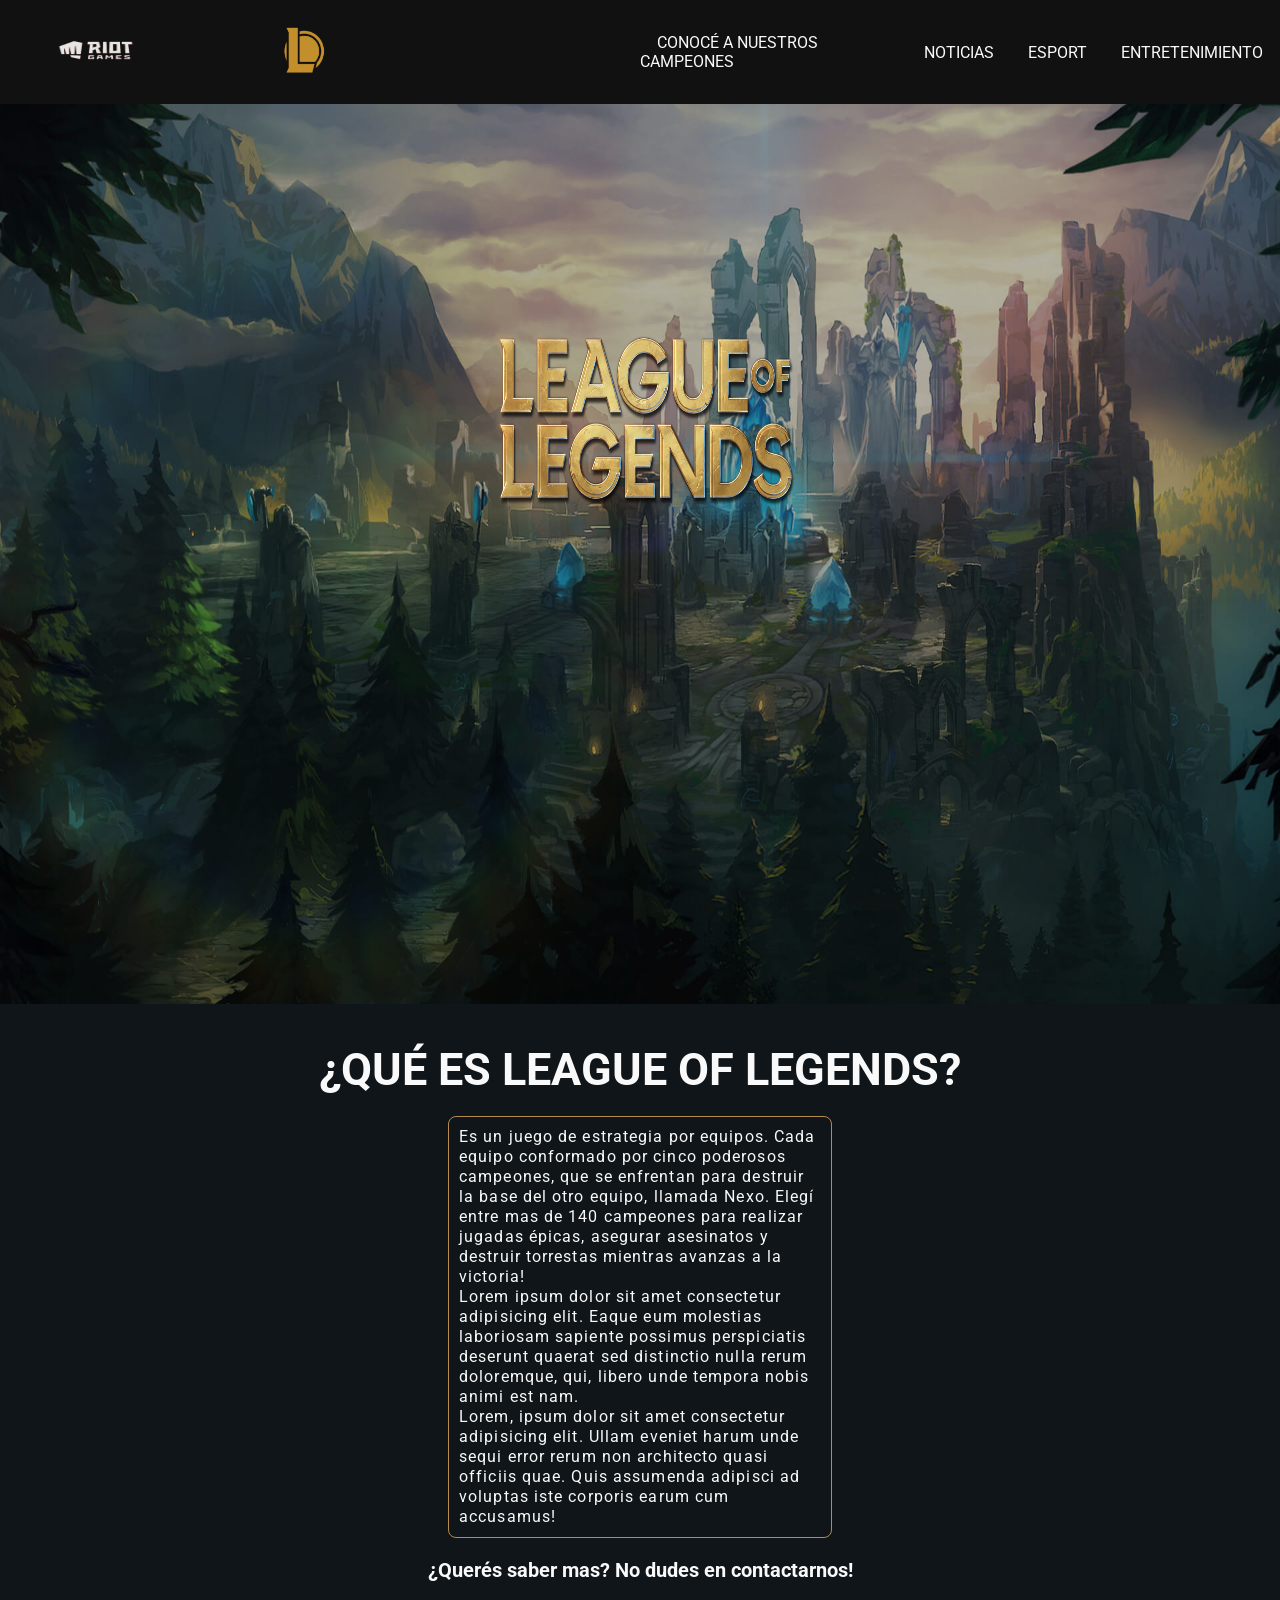
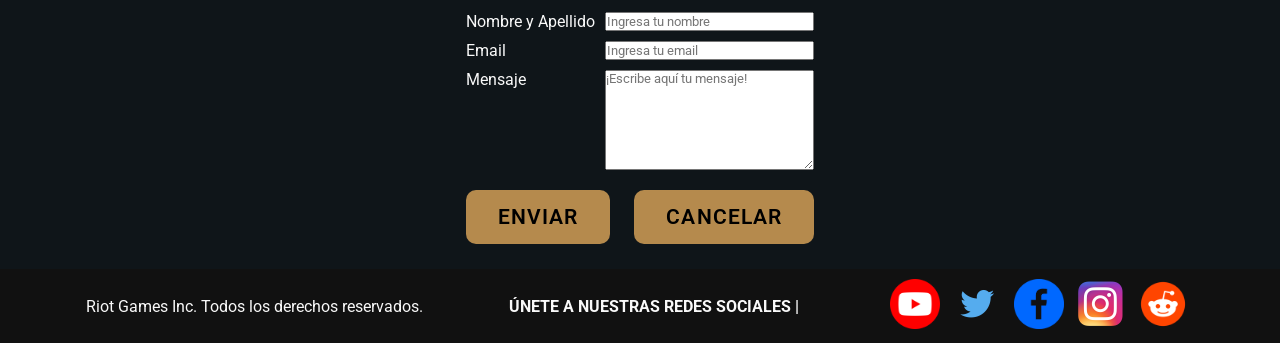
==== index.html @ ebf7518d "first project coder" ====
<!DOCTYPE html>
<html lang="es">
<head>
    <meta charset="UTF-8">
    <meta http-equiv="X-UA-Compatible" content="IE=edge">
    <meta name="viewport" content="width=device-width, initial-scale=1.0">
    <title>League of Legends</title>
    <link rel="icon" href="images/favicon.png" type="image/x-icon"/>
    <!-- vinculamos el css a mi html -->
    <link rel="stylesheet" href="css/style.css">
</head>
<body>
    <header>
        <a href="index.html" class="container-logo">
            <img src="images/riotgames_logo.png" alt="Logo Riot Games" class="img-logo-riot"/>
            <img src="images/logo_lol_encabezado.png" alt="Logo League of Legends" class="img-logo-l"/>
        </a>
        
        <!-- Para crear la botonera, se genera por medio de listas -->
        <nav class="navigator">
            <ul class="ul-navigator">
                <li>
                    <a href="pages/champions.html" class="links-nav">CONOCÉ A NUESTROS CAMPEONES</a>
                </li>
                <li>
                    <a href="pages/noticias.html" class="links-nav">NOTICIAS</a>
                </li>
                <li>
                    <a href="pages/esport.html" class="links-nav">ESPORT</a>
                </li>
                <li>
                    <a href="pages/entretenimiento.html" class="links-nav">ENTRETENIMIENTO</a>
                </li>
            </ul>
        </nav>
    </header>

    <main class="main-container">
        <section class="container-img">
            <img src="images/grieta.jpg" alt="Fondo Grieta" class="titulo-grieta">
            <img src="images/League-of-Legends-logo.png" alt="Logo League of Legends" class="titulo-logo">
        </section>
        <section class="info-juego">
            <div class="titulo">
                <h1>¿Qué es League of Legends?</h1>
            </div>
            <div class="container-description">
                <p class="descripcion-juego">
                Es un juego de estrategia por equipos.
                Cada equipo conformado por cinco poderosos campeones, que se enfrentan para destruir la base del otro equipo, llamada Nexo.
                Elegí entre mas de 140 campeones para realizar jugadas épicas, asegurar asesinatos y destruir torrestas mientras avanzas a la victoria!
                </p>
                <p class="descripcion-juego">
                    Lorem ipsum dolor sit amet consectetur adipisicing elit. Eaque eum molestias laboriosam sapiente possimus perspiciatis deserunt quaerat sed distinctio nulla rerum doloremque, qui, libero unde tempora nobis animi est nam.
                </p>
                <p class="descripcion-juego">
                    Lorem, ipsum dolor sit amet consectetur adipisicing elit. Ullam eveniet harum unde sequi error rerum non architecto quasi officiis quae. Quis assumenda adipisci ad voluptas iste corporis earum cum accusamus!
                </p>
            </div>
            <div class="titulo-formulario">
                <h2>¿Querés saber mas? No dudes en contactarnos!</h2>
            </div>    
            <form action="" >
                <div class="container-formulario">
                    <label class="label-text" for="name">Nombre y Apellido</label>
                    <input class="input" placeholder="Ingresa tu nombre" type="text" id="name">
                </div>
                <div class="container-formulario">
                    <label class="label-text" for="email">Email</label>
                    <input class="input" placeholder="Ingresa tu email" type="email" id="email"/>
                </div>
                <div class="container-formulario">
                    <label class="label-text" for="mensaje">Mensaje</label>
                    <textarea class="mensaje" placeholder="¡Escribe aquí tu mensaje!" for="mensaje"></textarea>
                </div>
                <div class="container-bottom">
                    <input type="submit" value="Enviar" class="button button-submit">
                    <input type="reset" value="Cancelar" class="button">
                </div>
            </form>
        </section>
    </main>

    <footer class="container-footer">
        <!-- links absolutos, me doy cuenta por la URL -->
        <div class="footer-text">
            <div class="text-footer-riot">
                <p>Riot Games Inc. Todos los derechos reservados.</p>
            </div>
        </div>
        <div class="text-footer-redes-sociales">
            <p>únete a nuestras redes sociales |</p>
        </div>

        <div class="container-redes-sociales">
            <a href="https://www.youtube.com/RiotGamesLatino" target="_blank" class="container-link-img-redes">
                <img src="images/logo_yt.png" alt="Seguinos en Youtube" class="footer-img">
            </a>
            <a href="https://twitter.com/lollatam" target="_blank" class="container-link-img-redes">
                <img src="images/logo_twitter.png" alt="Seguinos en Twitter" class="footer-img">
            </a>
            <a href="https://www.facebook.com/LeagueofLegendsLatino" target="_blank" class="container-link-img-redes">
                <img src="images/logo_fb.png" alt="Seguinos en Facebook" class="footer-img">
            </a>
            <a href="https://www.instagram.com/juegalol/" target="_blank" class="container-link-img-redes">
                <img src="images/logo_ig.png" alt="Seguinos en Instagram" class="footer-img">
            </a>
            <a href="https://www.reddit.com/r/leagueoflegends/" target="_blank" class="container-link-img-redes">
                <img src="images/logo_redidit.png" alt="Seguinos en Reddit" class="footer-img">
            </a> 
        </div>
            
    </footer>


    
</body>
</html>
---- css/style.css ----
@import url('https://fonts.googleapis.com/css2?family=Open+Sans&family=Roboto&display=swap');

*{
    font-family: 'Roboto', 'Open Sans', sans-serif;
    margin: 0;
    padding: 0;
    box-sizing: border-box;
}

/* Selectores de etiqueta*/

/* color, doy color al texto */

h1{
    color: #f9f9f9;
    text-transform: uppercase;
}

h2{
    color:#f9f9f9;
    font-size: 20px;
}

header{
    background-color: #111;
    display: flex;
    justify-content: space-between;
    align-items: center;
    width: 100%;
    margin: 0%;
    padding: 0%;
    z-index: 5;
}

/* Selectores de clases */

.main-container{
    background-color: #0f1519;
}

.container-logo{
    color: #d9bd0b;
    text-decoration: none;
    text-transform: uppercase;
    width: 30;
}

.img-logo-riot{
    width: 200px;
    height: 100px;
}
.img-logo-l{
    width:200px;
    height: 100px;
}
.img-logo-riot:hover{
    background-color: #535452;
    border-radius: 5px;
    padding: 6px 8px;
    opacity: 0.9;
}
.img-logo-l:hover{
    background-color: #535452 ;
    border-radius: 5px;
    padding: 8px 10px;
    opacity: 0.9;
}

.navigator{
    width: 50%;
}

.ul-navigator{
    display: flex;
    justify-content:space-around;
    align-items: center;
    list-style: none;
}

.links-nav{
    color:  #f9f9f9;
    margin: 5px;
    padding: 8px 12px;
    text-decoration: none;
}

.container-img {
    height: 100%;
}

.links-nav:hover{
    color:#f2f0f0;
    background-color: #535452;
    border-radius: 5px;
    opacity: 0.9;
    font-weight: lighter;
    padding: 8px 12px;
    text-decoration: underline solid #3a9cc9 30%;
}

.titulo-grieta{
    position: relative;
    height: 100vh;
    width: 100vw;
    max-width:100%;
    filter: brightness(70%);
    background-repeat: no-repeat;
}
.titulo-logo{
    width: 25%;
    height: 33%;
    position: absolute;
    top: 30%;
    left: 38%;
}

/* estilos para el cuerpo del articulo */
.info-juego{
    display: flex;
    flex-direction: column;
    justify-content: center;
    align-items: center;
    padding: 15px 0;
}
.titulo{
    justify-content: center;
    align-items: center;
    margin: 20px;
}
.container-description{
    width: 30%;
    border: 1px solid rgb(181, 138, 77);
    padding: 10px;
    border-radius: 8px;
}
.descripcion-juego{
    font-size: 16px;
    color: #f9f9f9;
    letter-spacing: 1.1px;
    line-height: 20px;
}

/* formulario */
.titulo-formulario{
    justify-content: center;
    align-items: center;
    padding: 20px;
}
.container-formulario{
   display: flex;
   justify-content: space-between;
   margin: 10px 0;
} 
.label-text{
    color:#f9f9f9;
}

/* ENTRETENIMIENTO */
.main-container{
    background-color: #0f1519;
}
.img-arcane{
    height: 100vh;
    width: 100vw;
    max-width:100%;
    position: relative;
    filter: brightness(70%);
}
.titulo-riot{
    color: rgb(237, 224, 206);
    margin-bottom: 15px;
    font-weight: bolder;
    font-size: 1.2rem;
    line-height: 1.5;
    position: absolute;
    bottom: 12%;
    left: 5%;
}
.trailer-button{
    position: absolute;
    right: 5%;
    bottom: 12%;
}
.multimedia-arcane{
    display: flex;
    align-items: center;
    flex-direction: column;
    padding: 15px 0;
}
.multimedia-title{
    color: #f9f9f9;
    margin: 15px 0;
}

.button-netflix{
    background-color:#383838;
    border: none;
    color: rgb(237, 224, 206);
    padding: 15px 32px;
    border-radius: 10px;
    font-weight: 600;
    font-size: 1.3em;
    margin: 10px 0;
    text-decoration: none;
    letter-spacing: 1.1px;
    text-transform: uppercase;
    position: absolute;
    right: 5%;
    bottom: 5%;
}
.button-netflix:hover{
    cursor: pointer;
    transform: scale(1.05);
}
.span-netflix{
    color:rgb(229, 9, 20);
    text-transform: uppercase;
    font-weight: bold;
}

/* ESPORTS */
.main-esports{
    background-color: #0f1519;
}
/* TEMPORADA INICIO */
.imagen-principal{
    height: 100vh;
    width: 100vw;
    max-width:100%;
    position: relative;
    filter: brightness(70%);
}
.ver-temporada{
    position: absolute;
    top: 45%;
    left: 10%;
}
.titulo-esports{
    color: white;
    font-size: 60px;
    text-transform: uppercase;
    font-weight: bold;
}
.parrafo-temporada{
    margin-bottom: 15px;
}

/* TEMPORADA FIN */
/* ARTICULOS ESPORT INICIO */
.container-articulos-esports{
    display: flex;
    max-width: 100%;
}
.container-esports{
    text-align: center;
    margin: 10px;
    height: 330px;
}
.imagen-esports{
    height: 60%;
    width: 100%;
    border-radius: 30px;
}
.parrafo-esport{
    color: #fcfcfa;
}
/* ARTICULOS ESPORT FIN */

/* MOMENTOS DESTACADOS INICIO */
.esport-momentos-videos{
    display: flex;
    align-items: center;
    flex-direction: column;
    padding-bottom:20px;
}
.titulo-destacados{
    color: #fcfcfa;
    font-size: 40px;
    text-transform: uppercase;
    font-weight: bolder;
    text-align: center;
    margin: 15px 0;
}

/* MOMENTOS DESTACADOS FIN */


/* CHAMPIONS */

.container-champions{
    display: flex;
    flex-direction: column;
    align-items: center;
    padding: 15px 0;
    background-color: #0f1519;
}
.titulo{
    color:  #f9f9f9;
    font-size: 30px;
    font-weight: 600;
    text-align: center;
}
.text-campeon{
    font-size: 80px;
}
.descripcion-champ{
    color:  #f9f9f9;
    text-align: center;
}

.container-cards-champ{
    display: grid;
    grid-template-columns: repeat(5,1fr);
    grid-template-rows: repeat(4,1fr);
    gap: 25px;
    margin: 25px 0px;
}

.champion-card{
    background-color: rgb(6, 28, 37);
    border-radius: 20px;
    padding: 1px;
}
.champion-card:hover{
    transform: scale(1.05);
    cursor: pointer;
    background-color: #2a7080;
}
.champion-name{
    border-bottom-left-radius: 20px;
    border-bottom-right-radius: 20px;
    text-align: center;
    font-weight: 800;
    color:#f2f0f0;
    text-transform: uppercase;
    letter-spacing: 2px;
    padding: 5px 0;
}
.card{
    border-top-left-radius: 20px;
    border-top-right-radius: 20px;
}


/* NOTICIAS */
/* ARTÍCULOS INICIO*/
.articulos{
    display: flex;
    flex-direction: column;
    align-items: center;
    justify-content: center;
    background-color: #0f1519;
}
.noticias-articulos{
    display: flex;
    justify-content: space-around;
}
.seccion{
    width: 70%;
    text-align: center;
}
.imagenes-noticias{
    height: 50%;
    width: 100%;
    border-radius: 20px;
}
.container-articulos {
    height: 300px;
    width: 300px;
    border: 1px solid gray;
    margin: 20px 0;
    border-radius: 20px;
}
.description-articulos{
    margin: 10px
}
.encabezado-noticia{
    font-size: 1.1em;
    font-weight: 600;
    text-align: center;
    text-transform: uppercase;
    color: #f9f9f9;
}
.info-articulo{
    margin: 10px 0;
    font-weight: 200;
    line-height: 1.5em;
    color: #f9f9f9;
}
/* ARTICULOS FIN */

/* ACTUALIZANDO INICIO */
.container-actualizando{
    margin: 20px 0;
}
.titulo-actualizando{
    text-align: center;
    margin: 15px 0;
    font-size: 2em;
    font-weight: 600;
    color: #f9f9f9;
}
/* ACTUALIZANDO FIN */

/* PRETEMPORADA INICIO */
.container-pretemporada{
    width: 50%;
}
.titulo-pretemporada{
    margin: 15px 0;
    font-size: 1.5em;
    font-weight: 600;
    color: #f9f9f9;
}
.parrafo-pretemporada{
    color: #f9f9f9;
}
.link-pretemporada{
    color: #d9bd0b;
    text-decoration: none;
}
.contenedores-parrafos{
    margin: 20px 0;
}
/* PRETEMPORADA FIN */

/* footer */
.container-footer{
    display: flex;
    justify-content: space-evenly;
    background-color: #111;
    align-items: center;
    padding: 10px 0;
}
.footer-text{
    display: flex;
    color:#f9f9f9;
}
.text-footer-riot{
    flex-direction: column;

}
.text-footer-redes-sociales{
    text-transform: uppercase;
    font-weight: bold;
    color:#f9f9f9;

}
.container-redes-sociales{
    display: flex;
}
.footer-img{
    width: 50px;
    height: 50px;
}
.container-link-img-redes{
    margin: 0 6px;
}

/* BUTTON */
.button {
    background-color: rgb(181, 138, 77);
    border: none;
    color: #000;
    padding: 15px 32px;
    border-radius: 10px;
    font-weight: 600;
    font-size: 1.3em;
    margin: 10px 0;
    text-decoration: none;
    letter-spacing: 1.1px;
    text-transform: uppercase;
    cursor: pointer;
}
.button:hover {
    background-color: rgb(237, 224, 206);
    transform: scale(1.05);
}

/* BUTTON */
.blue-button {
    background-color: #00c8c8;
    border: none;
    color: #000000;
    padding: 15px 32px;
    border-radius: 10px;
    font-weight: 600;
    font-size: 1.3em;
    margin: 10px 0;
    text-decoration: none;
    letter-spacing: 1.1px;
    text-transform: uppercase;
}
.blue-button:hover {
    background-color: #6fe2ff;
    transform: scale(1.05);
}
.button-submit{
    margin-right: 20px;
}
.input{
    width: 60%;
}
.mensaje{
    width: 60%;
    height: 100px;
}
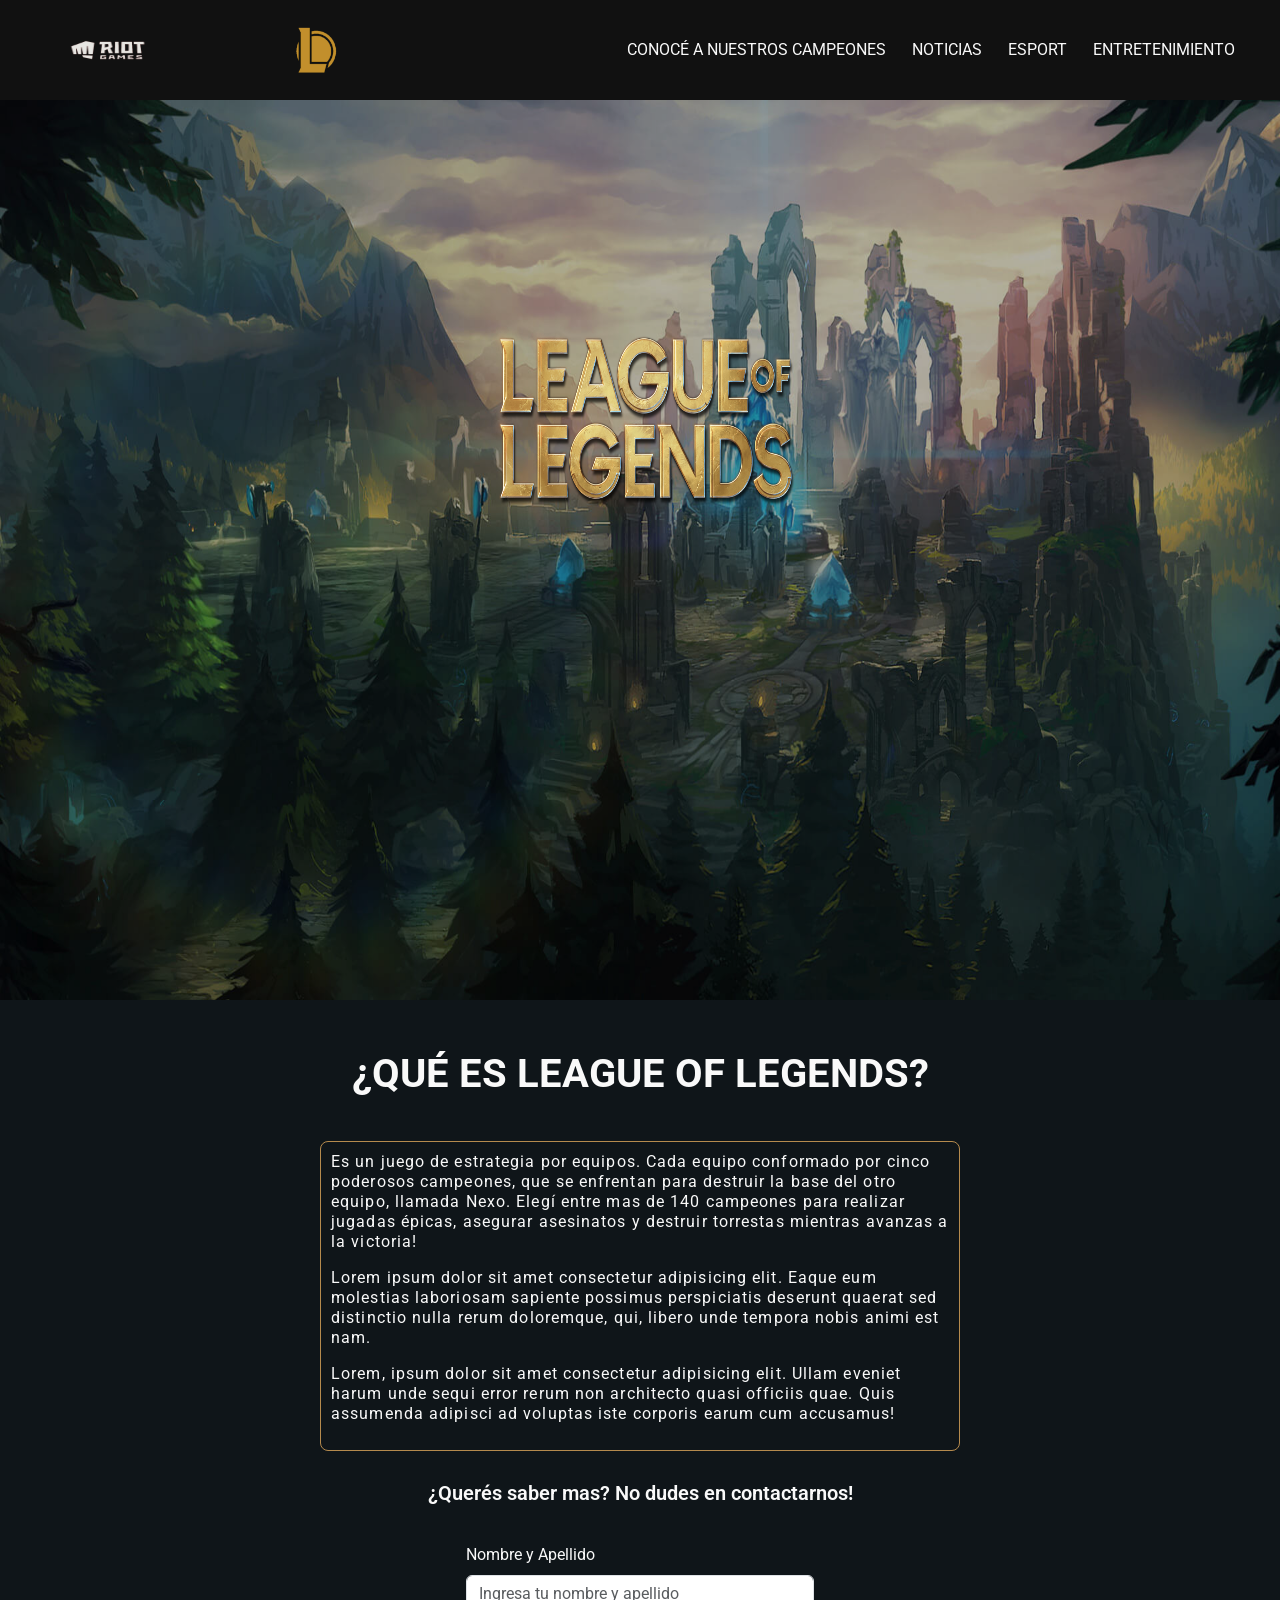
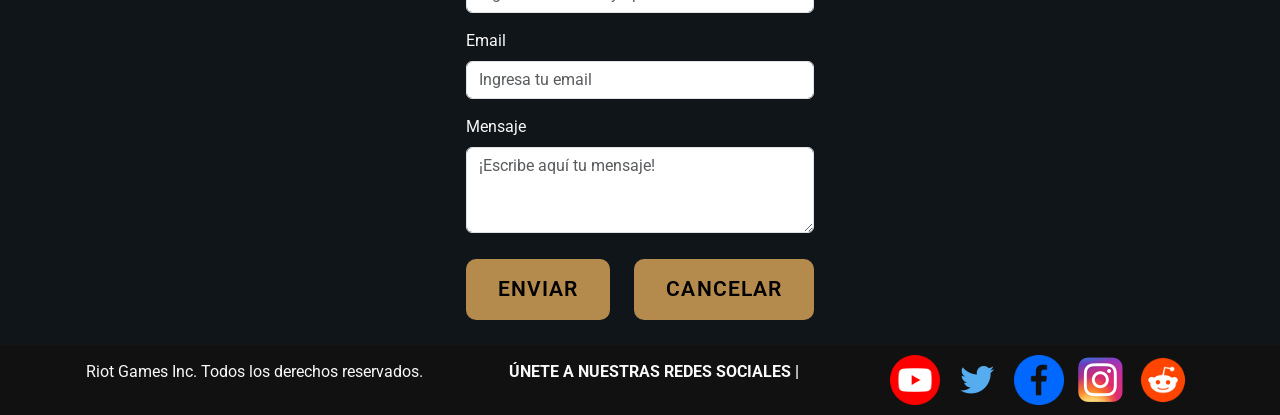
==== commit 9cf736c3: "PreEntrega2-RodriguezPaula, added bootstrap and animations" ====
--- a/index.html
+++ b/index.html
@@ -5,35 +5,45 @@
     <meta http-equiv="X-UA-Compatible" content="IE=edge">
     <meta name="viewport" content="width=device-width, initial-scale=1.0">
     <title>League of Legends</title>
+    <!-- CSS BS -->
+    <link href="https://cdn.jsdelivr.net/npm/bootstrap@5.3.0-alpha1/dist/css/bootstrap.min.css" rel="stylesheet" integrity="sha384-GLhlTQ8iRABdZLl6O3oVMWSktQOp6b7In1Zl3/Jr59b6EGGoI1aFkw7cmDA6j6gD" crossorigin="anonymous">
     <link rel="icon" href="images/favicon.png" type="image/x-icon"/>
-    <!-- vinculamos el css a mi html -->
+    <!-- vinculamos mi css a mi html -->
     <link rel="stylesheet" href="css/style.css">
 </head>
 <body>
+    <!-- Inicio Navbar con BS-->
     <header>
-        <a href="index.html" class="container-logo">
-            <img src="images/riotgames_logo.png" alt="Logo Riot Games" class="img-logo-riot"/>
-            <img src="images/logo_lol_encabezado.png" alt="Logo League of Legends" class="img-logo-l"/>
-        </a>
-        
-        <!-- Para crear la botonera, se genera por medio de listas -->
-        <nav class="navigator">
-            <ul class="ul-navigator">
-                <li>
-                    <a href="pages/champions.html" class="links-nav">CONOCÉ A NUESTROS CAMPEONES</a>
-                </li>
-                <li>
-                    <a href="pages/noticias.html" class="links-nav">NOTICIAS</a>
-                </li>
-                <li>
-                    <a href="pages/esport.html" class="links-nav">ESPORT</a>
-                </li>
-                <li>
-                    <a href="pages/entretenimiento.html" class="links-nav">ENTRETENIMIENTO</a>
-                </li>
-            </ul>
+        <nav class="navbar navbar-expand-xl" id="botonera">
+            <div class="container-fluid">
+                <a href="index.html" class="container-logo">
+                    <img src="images/riotgames_logo.png" alt="Logo Riot Games" class="img-logo-riot"/>
+                    <img src="images/logo_lol_encabezado.png" alt="Logo League of Legends" class="img-logo-l"/>
+                </a>
+                
+                <button class="navbar-toggler" type="button" id="burguer" data-bs-toggle="collapse" data-bs-target="#navbarSupportedContent" aria-controls="navbarSupportedContent" aria-expanded="false" aria-label="Toggle navigation">
+                    <span class="navbar-toggler-icon"></span>
+                </button>
+                <div class="collapse navbar-collapse" id="navbarSupportedContent">
+                    <ul class="navbar-nav ms-auto mb-2 mb-xl-0">
+                        <li class="nav-item">
+                            <a class="nav-link links-nav" aria-current="page" href="pages/champions.html">CONOCÉ A NUESTROS CAMPEONES</a>
+                        </li>
+                        <li class="nav-item">
+                            <a class="nav-link links-nav" href="pages/noticias.html">NOTICIAS</a>
+                        </li>
+                        <li class="nav-item">
+                            <a class="nav-link links-nav" href="pages/esport.html">ESPORT</a>
+                        </li>
+                        <li class="nav-item">
+                            <a class="nav-link links-nav" href="pages/entretenimiento.html">ENTRETENIMIENTO</a>
+                        </li>
+                    </ul>
+                </div>
+            </div>
         </nav>
     </header>
+    <!-- Fin Navbar con BS -->
 
     <main class="main-container">
         <section class="container-img">
@@ -41,10 +51,10 @@
             <img src="images/League-of-Legends-logo.png" alt="Logo League of Legends" class="titulo-logo">
         </section>
         <section class="info-juego">
-            <div class="titulo">
+            <div class="titulo animate">
                 <h1>¿Qué es League of Legends?</h1>
             </div>
-            <div class="container-description">
+            <div class="container-description col-sm-8 col-md-6 col-lg-6 mx-sm-2">
                 <p class="descripcion-juego">
                 Es un juego de estrategia por equipos.
                 Cada equipo conformado por cinco poderosos campeones, que se enfrentan para destruir la base del otro equipo, llamada Nexo.
@@ -57,22 +67,23 @@
                     Lorem, ipsum dolor sit amet consectetur adipisicing elit. Ullam eveniet harum unde sequi error rerum non architecto quasi officiis quae. Quis assumenda adipisci ad voluptas iste corporis earum cum accusamus!
                 </p>
             </div>
-            <div class="titulo-formulario">
+            <div class="titulo-formulario animate">
                 <h2>¿Querés saber mas? No dudes en contactarnos!</h2>
-            </div>    
+            </div> 
+            <!-- formulario BS -->
             <form action="" >
-                <div class="container-formulario">
-                    <label class="label-text" for="name">Nombre y Apellido</label>
-                    <input class="input" placeholder="Ingresa tu nombre" type="text" id="name">
+                <div class="mb-3 label-text">
+                    <label for="exampleInputNombre" class="form-label">Nombre y Apellido</label>
+                    <input type="text" class="form-control" id="exampleInputText" aria-describedby="nameHelp" placeholder="Ingresa tu nombre y apellido">
                 </div>
-                <div class="container-formulario">
-                    <label class="label-text" for="email">Email</label>
-                    <input class="input" placeholder="Ingresa tu email" type="email" id="email"/>
+                <div class="mb-3 label-text">
+                    <label for="exampleInputEmail1" class="form-label">Email</label>
+                    <input type="email" class="form-control" id="exampleInputEmail1" aria-describedby="emailHelp" placeholder="Ingresa tu email">
                 </div>
-                <div class="container-formulario">
-                    <label class="label-text" for="mensaje">Mensaje</label>
-                    <textarea class="mensaje" placeholder="¡Escribe aquí tu mensaje!" for="mensaje"></textarea>
-                </div>
+                <div class="mb-3 label-text">
+                    <label for="label-text" class="form-label">Mensaje</label>
+                    <textarea class="form-control" id="exampleFormControlTextarea1" rows="3" placeholder="¡Escribe aquí tu mensaje!"></textarea>
+                  </div>
                 <div class="container-bottom">
                     <input type="submit" value="Enviar" class="button button-submit">
                     <input type="reset" value="Cancelar" class="button">
@@ -81,7 +92,7 @@
         </section>
     </main>
 
-    <footer class="container-footer">
+    <footer class="flex-lg-row" id="container-footer">
         <!-- links absolutos, me doy cuenta por la URL -->
         <div class="footer-text">
             <div class="text-footer-riot">
@@ -112,7 +123,7 @@
             
     </footer>
 
-
-    
+<!-- JS de Bs -->
+    <script src="https://cdn.jsdelivr.net/npm/bootstrap@5.3.0-alpha1/dist/js/bootstrap.bundle.min.js" integrity="sha384-w76AqPfDkMBDXo30jS1Sgez6pr3x5MlQ1ZAGC+nuZB+EYdgRZgiwxhTBTkF7CXvN" crossorigin="anonymous"></script>
 </body>
 </html>
--- a/css/style.css
+++ b/css/style.css
@@ -2,8 +2,6 @@
 
 *{
     font-family: 'Roboto', 'Open Sans', sans-serif;
-    margin: 0;
-    padding: 0;
     box-sizing: border-box;
 }
 
@@ -14,14 +12,16 @@
 h1{
     color: #f9f9f9;
     text-transform: uppercase;
+    font-weight: bold; 
 }
 
 h2{
     color:#f9f9f9;
     font-size: 20px;
-}
-
-header{
+    font-weight: 600;
+}
+
+#botonera{
     background-color: #111;
     display: flex;
     justify-content: space-between;
@@ -29,7 +29,12 @@
     width: 100%;
     margin: 0%;
     padding: 0%;
+    padding-right: 20px;
     z-index: 5;
+}
+
+#burguer{
+    background-color: rgb(181, 138, 77);
 }
 
 /* Selectores de clases */
@@ -128,11 +133,11 @@
     margin: 20px;
 }
 .container-description{
-    width: 30%;
     border: 1px solid rgb(181, 138, 77);
     padding: 10px;
     border-radius: 8px;
-}
+    margin: 0px 20px;
+}    
 .descripcion-juego{
     font-size: 16px;
     color: #f9f9f9;
@@ -145,11 +150,11 @@
     justify-content: center;
     align-items: center;
     padding: 20px;
+    margin: 15px;
 }
 .container-formulario{
    display: flex;
    justify-content: space-between;
-   margin: 10px 0;
 } 
 .label-text{
     color:#f9f9f9;
@@ -354,6 +359,8 @@
 .noticias-articulos{
     display: flex;
     justify-content: space-around;
+    flex-direction: column;
+    align-items: center;
 }
 .seccion{
     width: 70%;
@@ -401,11 +408,11 @@
     color: #f9f9f9;
 }
 /* ACTUALIZANDO FIN */
-
+/* VIDEOS YOUTUBE */
+#youtube-video{
+    margin: 0 auto;
+}
 /* PRETEMPORADA INICIO */
-.container-pretemporada{
-    width: 50%;
-}
 .titulo-pretemporada{
     margin: 15px 0;
     font-size: 1.5em;
@@ -415,6 +422,11 @@
 .parrafo-pretemporada{
     color: #f9f9f9;
 }
+.pretemporada-video{
+    display: flex;
+    align-items: center;
+    justify-content: center;
+}
 .link-pretemporada{
     color: #d9bd0b;
     text-decoration: none;
@@ -425,12 +437,13 @@
 /* PRETEMPORADA FIN */
 
 /* footer */
-.container-footer{
+#container-footer{
     display: flex;
     justify-content: space-evenly;
     background-color: #111;
     align-items: center;
     padding: 10px 0;
+    flex-direction: column;
 }
 .footer-text{
     display: flex;
@@ -504,4 +517,38 @@
 .mensaje{
     width: 60%;
     height: 100px;
+}
+
+/* ANIMACIONES */
+/* con tiempo */
+@keyframes animation{
+   50% {background-color: rgb(181, 138, 77); color:#000};
+}
+.animate {
+    animation-name: animation; 
+    animation-duration: 8s;
+    animation-iteration-count: infinite;
+    animation-delay: 1.2s;
+    animation-timing-function: ease-in-out;
+    border-radius: 10px;
+    padding: 15px;
+}
+
+@keyframes animationII{
+    50% {color:#555}
+}
+.animate-text{
+    animation-name: animationII;
+    animation-duration: 10s;
+    animation-delay: 1s;
+    animation-iteration-count: infinite;
+    font-size: 2em;
+    font-weight: bolder;
+}
+
+@media (max-width: 768px) {
+    #youtube-video {
+        width: 80%;
+        height: 80%;
+    }
 }
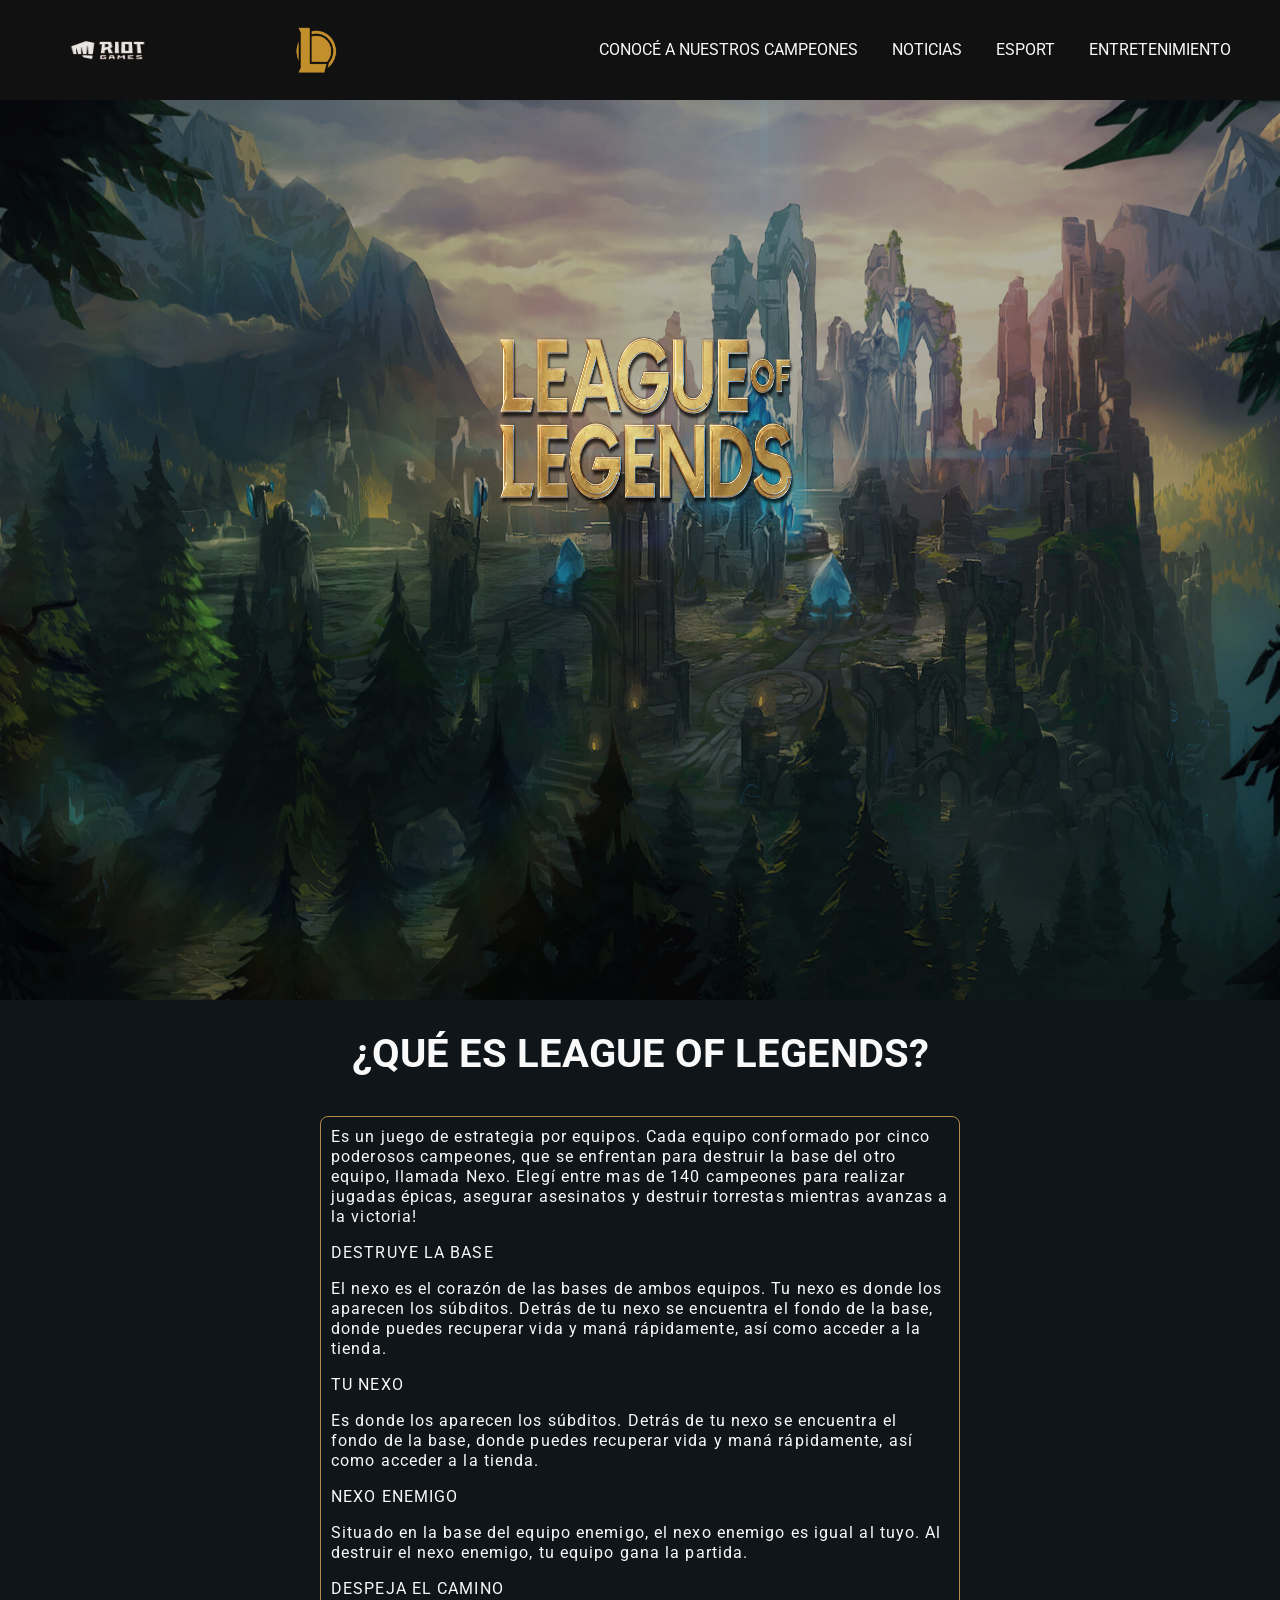
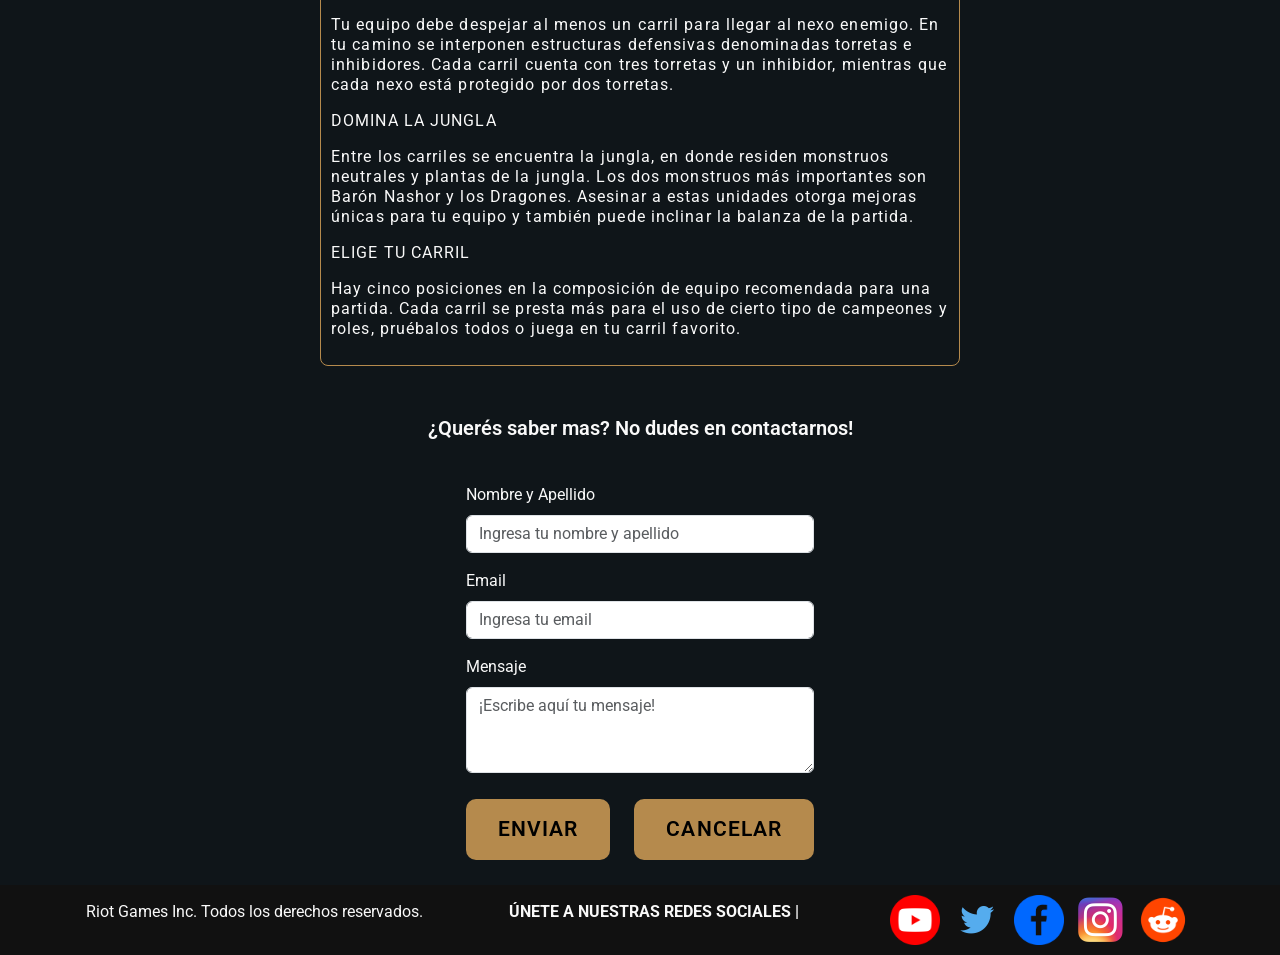
==== commit e27a0f6c: "Using SASS and responsive sites" ====
--- a/index.html
+++ b/index.html
@@ -5,6 +5,9 @@
     <meta http-equiv="X-UA-Compatible" content="IE=edge">
     <meta name="viewport" content="width=device-width, initial-scale=1.0">
     <title>League of Legends</title>
+    <!-- Meta para SEO -->
+    <meta name="description" content="League of Legends, es un videojuego multijugador de arena de batalla en línea desarrollado y publicado por Riot Games">
+    <meta name="keywords" content="League of legends, videojuego, mundial, esport, arcane, riot games">
     <!-- CSS BS -->
     <link href="https://cdn.jsdelivr.net/npm/bootstrap@5.3.0-alpha1/dist/css/bootstrap.min.css" rel="stylesheet" integrity="sha384-GLhlTQ8iRABdZLl6O3oVMWSktQOp6b7In1Zl3/Jr59b6EGGoI1aFkw7cmDA6j6gD" crossorigin="anonymous">
     <link rel="icon" href="images/favicon.png" type="image/x-icon"/>
@@ -60,11 +63,30 @@
                 Cada equipo conformado por cinco poderosos campeones, que se enfrentan para destruir la base del otro equipo, llamada Nexo.
                 Elegí entre mas de 140 campeones para realizar jugadas épicas, asegurar asesinatos y destruir torrestas mientras avanzas a la victoria!
                 </p>
+                <p class="descripcion-juego">DESTRUYE LA BASE</p>
                 <p class="descripcion-juego">
-                    Lorem ipsum dolor sit amet consectetur adipisicing elit. Eaque eum molestias laboriosam sapiente possimus perspiciatis deserunt quaerat sed distinctio nulla rerum doloremque, qui, libero unde tempora nobis animi est nam.
+                    El nexo es el corazón de las bases de ambos equipos.
+                    Tu nexo es donde los aparecen los súbditos. Detrás de tu nexo se encuentra el fondo de la base, donde puedes recuperar vida y maná rápidamente, así como acceder a la tienda.
                 </p>
+                <p class="descripcion-juego">TU NEXO</p>
                 <p class="descripcion-juego">
-                    Lorem, ipsum dolor sit amet consectetur adipisicing elit. Ullam eveniet harum unde sequi error rerum non architecto quasi officiis quae. Quis assumenda adipisci ad voluptas iste corporis earum cum accusamus!
+                    Es donde los aparecen los súbditos. Detrás de tu nexo se encuentra el fondo de la base, donde puedes recuperar vida y maná rápidamente, así como acceder a la tienda.
+                </p>
+                <p class="descripcion-juego">NEXO ENEMIGO</p>
+                <p class="descripcion-juego">
+                    Situado en la base del equipo enemigo, el nexo enemigo es igual al tuyo. Al destruir el nexo enemigo, tu equipo gana la partida.
+                </p>
+                <p class="descripcion-juego">DESPEJA EL CAMINO</p>
+                <p class="descripcion-juego">
+                    Tu equipo debe despejar al menos un carril para llegar al nexo enemigo. En tu camino se interponen estructuras defensivas denominadas torretas e inhibidores. Cada carril cuenta con tres torretas y un inhibidor, mientras que cada nexo está protegido por dos torretas.
+                </p>
+                <p class="descripcion-juego">DOMINA LA JUNGLA</p>
+                <p class="descripcion-juego">
+                    Entre los carriles se encuentra la jungla, en donde residen monstruos neutrales y plantas de la jungla. Los dos monstruos más importantes son Barón Nashor y los Dragones. Asesinar a estas unidades otorga mejoras únicas para tu equipo y también puede inclinar la balanza de la partida.
+                </p>
+                <p class="descripcion-juego">ELIGE TU CARRIL</p>
+                <p class="descripcion-juego">
+                    Hay cinco posiciones en la composición de equipo recomendada para una partida. Cada carril se presta más para el uso de cierto tipo de campeones y roles, pruébalos todos o juega en tu carril favorito.
                 </p>
             </div>
             <div class="titulo-formulario animate">
--- a/css/style.css
+++ b/css/style.css
@@ -1,554 +1,626 @@
-@import url('https://fonts.googleapis.com/css2?family=Open+Sans&family=Roboto&display=swap');
-
-*{
-    font-family: 'Roboto', 'Open Sans', sans-serif;
-    box-sizing: border-box;
-}
-
-/* Selectores de etiqueta*/
-
-/* color, doy color al texto */
-
-h1{
-    color: #f9f9f9;
-    text-transform: uppercase;
-    font-weight: bold; 
-}
-
-h2{
-    color:#f9f9f9;
-    font-size: 20px;
-    font-weight: 600;
-}
-
-#botonera{
-    background-color: #111;
-    display: flex;
-    justify-content: space-between;
+@import url("https://fonts.googleapis.com/css2?family=Open+Sans&family=Roboto&display=swap");
+.general-logo, #botonera .links-nav:hover, #botonera .container-logo .img-logo-l:hover, #botonera .container-logo .img-logo-riot:hover, .nav-active {
+  background-color: #535452;
+  border-radius: 5px;
+  opacity: 0.9;
+}
+
+.img-general-logo, #botonera .container-logo .img-logo-l, #botonera .container-logo .img-logo-riot {
+  width: 200px;
+  height: 100px;
+}
+
+.general-button, .main-container-entretenimiento .button-netflix, .blue-button, .button {
+  border: none;
+  padding: 15px 32px;
+  margin: 10px 0;
+  border-radius: 10px;
+  text-decoration: none;
+  letter-spacing: 1.1px;
+  text-transform: uppercase;
+  font-weight: 600;
+  font-size: 1.3em;
+}
+
+.button {
+  cursor: pointer;
+  background-color: rgb(181, 138, 77);
+  color: #000;
+}
+
+.button:hover {
+  background-color: rgb(237, 224, 206);
+  transform: scale(1.05);
+}
+
+.button-submit {
+  margin-right: 20px;
+}
+
+* {
+  font-family: "Roboto", "Open Sans", sans-serif;
+  box-sizing: border-box;
+}
+
+h1 {
+  color: #f9f9f9;
+  text-transform: uppercase;
+  font-weight: bold;
+}
+
+h2 {
+  color: #f9f9f9;
+  font-size: 20px;
+  font-weight: 600;
+}
+
+.blue-button {
+  background-color: #00c8c8;
+  color: #000;
+}
+.blue-button:hover {
+  background-color: #6fe2ff;
+  transform: scale(1.05);
+}
+
+@keyframes animation {
+  50% {
+    background-color: rgb(181, 138, 77);
+    color: #000;
+  }
+}
+.animate {
+  animation-name: animation;
+  animation-duration: 8s;
+  animation-iteration-count: infinite;
+  animation-delay: 1.2s;
+  animation-timing-function: ease-in-out;
+  border-radius: 10px;
+  padding: 15px;
+}
+
+@keyframes animationII {
+  50% {
+    color: gray;
+  }
+}
+.animate-text {
+  animation-name: animationII;
+  animation-duration: 10s;
+  animation-delay: 1s;
+  animation-iteration-count: infinite;
+  font-size: 2em;
+  font-weight: bolder;
+}
+
+@media (max-width: 768px) {
+  #youtube-video {
+    width: 80%;
+    height: 80%;
+  }
+}
+.nav-active {
+  color: #f2f0f0;
+  font-weight: lighter;
+  padding: 8px 12px;
+  text-decoration: underline solid #3a9cc9 30% !important;
+}
+
+#botonera {
+  background-color: #111;
+  display: flex;
+  flex-direction: row;
+  justify-content: space-between;
+  align-items: center;
+  width: 100%;
+  margin: 0%;
+  padding: 0%;
+  padding-right: 20px;
+  z-index: 5;
+}
+#botonera .container-logo {
+  color: #d9bd0b;
+  text-decoration: none;
+  text-transform: uppercase;
+  width: 30;
+}
+#botonera .container-logo .img-logo-riot:hover {
+  padding: 6px 8px;
+}
+#botonera .container-logo .img-logo-l:hover {
+  padding: 8px 10px;
+}
+#botonera #burguer {
+  background-color: rgb(181, 138, 77);
+}
+#botonera .links-nav {
+  color: #f9f9f9;
+  margin: 5px;
+  padding: 8px 12px;
+  text-decoration: none;
+}
+#botonera .links-nav:hover {
+  color: #f2f0f0;
+  font-weight: lighter;
+  padding: 8px 12px;
+  text-decoration: underline solid #3a9cc9 30%;
+}
+
+.main-container {
+  background-color: #0f1519;
+}
+.main-container .container-img {
+  height: 100%;
+}
+.main-container .container-img .titulo-grieta {
+  position: relative;
+  height: 100vh;
+  width: 100vw;
+  max-width: 100%;
+  filter: brightness(70%);
+  background-repeat: no-repeat;
+}
+.main-container .container-img .titulo-logo {
+  width: 25%;
+  height: 33%;
+  position: absolute;
+  top: 30%;
+  left: 38%;
+}
+.main-container .info-juego {
+  display: flex;
+  flex-direction: column;
+  justify-content: center;
+  align-items: center;
+  padding: 15px 0;
+}
+.main-container .info-juego .container-description {
+  border: 1px solid rgb(181, 138, 77);
+  padding: 10px;
+  border-radius: 8px;
+  margin: 15px 20px;
+}
+.main-container .info-juego .container-description .descripcion-juego {
+  font-size: 16px;
+  color: #f9f9f9;
+  letter-spacing: 1.1px;
+  line-height: 20px;
+}
+
+.titulo-formulario {
+  justify-content: center;
+  align-items: center;
+  padding: 20px;
+  margin: 15px;
+}
+
+.container-formulario {
+  display: flex;
+  justify-content: space-between;
+}
+
+.label-text {
+  color: #f9f9f9;
+}
+
+#container-footer {
+  display: flex;
+  flex-direction: column;
+  justify-content: space-evenly;
+  align-items: center;
+  background-color: #111;
+  padding: 10px 0;
+}
+#container-footer .footer-text {
+  display: flex;
+  color: #f9f9f9;
+}
+#container-footer .footer-text .text-footer-riot {
+  flex-direction: column;
+}
+#container-footer .text-footer-redes-sociales {
+  text-transform: uppercase;
+  font-weight: bold;
+  color: #f9f9f9;
+}
+#container-footer .container-redes-sociales {
+  display: flex;
+}
+#container-footer .container-redes-sociales .container-link-img-redes {
+  margin: 0 6px;
+}
+#container-footer .container-redes-sociales .container-link-img-redes .footer-img {
+  width: 50px;
+  height: 50px;
+}
+
+/* NOTICIAS */
+.articulos {
+  display: flex;
+  flex-direction: column;
+  justify-content: center;
+  align-items: center;
+  background-color: #0f1519;
+}
+.articulos .noticias-articulos {
+  display: flex;
+  flex-direction: column;
+  justify-content: space-around;
+  align-items: center;
+}
+.articulos .noticias-articulos .container-articulos {
+  height: 300px;
+  width: 300px;
+  border: 1px solid gray;
+  margin: 20px 0;
+  border-radius: 20px;
+}
+.articulos .noticias-articulos .container-articulos .imagenes-noticias {
+  height: 50%;
+  width: 100%;
+  border-radius: 20px;
+}
+.articulos .noticias-articulos .container-articulos .description-articulos {
+  margin: 10px;
+}
+.articulos .noticias-articulos .container-articulos .description-articulos .encabezado-noticia {
+  font-size: 1.1em;
+  font-weight: 600;
+  text-align: center;
+  text-transform: uppercase;
+  color: #f9f9f9;
+}
+.articulos .noticias-articulos .container-articulos .description-articulos .info-articulo {
+  margin: 10px 0;
+  font-weight: 200;
+  line-height: 1.5em;
+  color: #f9f9f9;
+}
+
+.seccion {
+  width: 70%;
+  text-align: center;
+}
+.seccion.container-actualizando {
+  margin: 20px 0;
+}
+.seccion.container-actualizando .titulo-actualizando {
+  text-align: center;
+  margin: 15px 0;
+  font-size: 2em;
+  font-weight: 600;
+  color: #f9f9f9;
+}
+.seccion.container-actualizando #youtube-video {
+  margin: 0 auto;
+}
+.seccion .titulo-pretemporada {
+  margin: 15px 0;
+  font-size: 1.5em;
+  font-weight: 600;
+  color: #f9f9f9;
+}
+.seccion #youtube-video {
+  margin: 0 auto;
+}
+.seccion .contenedores-parrafos {
+  margin: 20px 0;
+}
+.seccion .contenedores-parrafos .parrafo-pretemporada {
+  color: #f9f9f9;
+}
+.seccion .contenedores-parrafos .link-pretemporada {
+  color: #d9bd0b;
+  text-decoration: none;
+}
+
+/* ESPORTS */
+.main-esports {
+  background-color: #0f1519;
+}
+.main-esports .imagen-principal {
+  height: 100vh;
+  width: 100vw;
+  max-width: 100%;
+  position: relative;
+  filter: brightness(70%);
+}
+.main-esports .ver-temporada {
+  position: absolute;
+  top: 45%;
+  left: 10%;
+}
+.main-esports .ver-temporada .titulo-esports {
+  color: #D1CFCC !important;
+  font-size: 60px;
+  text-transform: uppercase;
+  font-weight: bold;
+}
+.main-esports .ver-temporada .titulo-esports.parrafo-temporada {
+  margin-bottom: 15px;
+}
+.main-esports .container-articulos-esports {
+  display: flex;
+  max-width: 100%;
+}
+@media (max-width: 1400px) {
+  .main-esports .container-articulos-esports {
+    flex-direction: column;
+  }
+}
+.main-esports .container-articulos-esports .container-esports {
+  text-align: center;
+  margin: 10px;
+  height: 330px;
+}
+.main-esports .container-articulos-esports .container-esports .imagen-esports {
+  height: 60%;
+  border-radius: 30px;
+}
+.main-esports .container-articulos-esports .container-esports .parrafo-esport {
+  color: #fcfcfa;
+}
+.main-esports .esport-momentos-videos {
+  display: flex;
+  flex-direction: column;
+  justify-content: start;
+  align-items: center;
+  padding-bottom: 20px;
+  padding-top: 5px;
+}
+.main-esports .esport-momentos-videos .titulo-destacados {
+  color: #fcfcfa;
+  font-size: 40px;
+  text-transform: uppercase;
+  font-weight: bolder;
+  text-align: center;
+  margin: 15px 0;
+}
+.main-esports .esport-momentos-videos .videos-esports {
+  width: 100%;
+  display: flex;
+  justify-content: space-evenly;
+  margin: 5px;
+  padding: 5px;
+}
+@media (max-width: 1400px) {
+  .main-esports .esport-momentos-videos .videos-esports {
+    flex-direction: column;
     align-items: center;
-    width: 100%;
-    margin: 0%;
-    padding: 0%;
-    padding-right: 20px;
-    z-index: 5;
-}
-
-#burguer{
-    background-color: rgb(181, 138, 77);
-}
-
-/* Selectores de clases */
-
-.main-container{
-    background-color: #0f1519;
-}
-
-.container-logo{
-    color: #d9bd0b;
-    text-decoration: none;
-    text-transform: uppercase;
-    width: 30;
-}
-
-.img-logo-riot{
-    width: 200px;
-    height: 100px;
-}
-.img-logo-l{
-    width:200px;
-    height: 100px;
-}
-.img-logo-riot:hover{
-    background-color: #535452;
-    border-radius: 5px;
-    padding: 6px 8px;
-    opacity: 0.9;
-}
-.img-logo-l:hover{
-    background-color: #535452 ;
-    border-radius: 5px;
-    padding: 8px 10px;
-    opacity: 0.9;
-}
-
-.navigator{
-    width: 50%;
-}
-
-.ul-navigator{
-    display: flex;
-    justify-content:space-around;
-    align-items: center;
-    list-style: none;
-}
-
-.links-nav{
-    color:  #f9f9f9;
-    margin: 5px;
-    padding: 8px 12px;
-    text-decoration: none;
-}
-
-.container-img {
-    height: 100%;
-}
-
-.links-nav:hover{
-    color:#f2f0f0;
-    background-color: #535452;
-    border-radius: 5px;
-    opacity: 0.9;
-    font-weight: lighter;
-    padding: 8px 12px;
-    text-decoration: underline solid #3a9cc9 30%;
-}
-
-.titulo-grieta{
-    position: relative;
-    height: 100vh;
-    width: 100vw;
-    max-width:100%;
-    filter: brightness(70%);
-    background-repeat: no-repeat;
-}
-.titulo-logo{
-    width: 25%;
-    height: 33%;
-    position: absolute;
+  }
+}
+.main-esports .esport-momentos-videos .videos-esports .video-esports-iframe {
+  height: 340px;
+  width: 33%;
+}
+@media (max-width: 1400px) {
+  .main-esports .esport-momentos-videos .videos-esports .video-esports-iframe {
+    margin: 15px 0;
+    width: 66%;
+  }
+}
+@media (max-width: 768px) {
+  .main-esports .esport-momentos-videos .videos-esports .video-esports-iframe {
+    margin: 15px 0;
+    width: 99%;
+  }
+}
+
+/* CONOCE A NUESTROS CAMPEONES */
+.container-champions {
+  display: flex;
+  flex-direction: column;
+  align-items: center;
+  padding: 15px 0;
+  background-color: #0f1519;
+}
+.container-champions .titulo {
+  color: #f9f9f9;
+  font-size: 30px;
+  font-weight: 600;
+  text-align: center;
+}
+.container-champions .titulo .text-campeon {
+  font-size: 80px;
+}
+.container-champions .descripcion-champ {
+  color: #f9f9f9;
+  text-align: center;
+}
+.container-champions .container-cards-champ {
+  display: grid;
+  grid-template-columns: repeat(5, 1fr);
+  grid-template-rows: repeat(4, 1fr);
+  gap: 25px;
+  margin: 25px 0px;
+}
+@media (max-width: 1400px) {
+  .container-champions .container-cards-champ {
+    grid-template-columns: repeat(4, 1fr);
+    grid-template-rows: repeat(5, 1fr);
+  }
+}
+@media (max-width: 1200px) {
+  .container-champions .container-cards-champ {
+    grid-template-columns: repeat(3, 1fr);
+  }
+}
+@media (max-width: 992px) {
+  .container-champions .container-cards-champ {
+    grid-template-columns: repeat(2, 1fr);
+  }
+}
+@media (max-width: 768px) {
+  .container-champions .container-cards-champ {
+    grid-template-columns: repeat(1, 1fr);
+  }
+}
+.container-champions .container-cards-champ .champion-card {
+  background-color: rgb(6, 28, 37);
+  border-radius: 20px;
+  padding: 1px;
+}
+.container-champions .container-cards-champ .champion-card:hover {
+  transform: scale(1.05);
+  cursor: pointer;
+  background-color: #2a7080;
+}
+.container-champions .container-cards-champ .champion-card .card {
+  border-top-left-radius: 20px;
+  border-top-right-radius: 20px;
+}
+.container-champions .container-cards-champ .champion-card .champion-name {
+  border-bottom-left-radius: 20px;
+  border-bottom-right-radius: 20px;
+  text-align: center;
+  font-weight: 800;
+  color: #f2f0f0;
+  text-transform: uppercase;
+  letter-spacing: 2px;
+  padding: 5px 0;
+}
+
+.main-container-entretenimiento {
+  background-color: #0f1519;
+}
+.main-container-entretenimiento .img-arcane {
+  height: 100vh;
+  width: 100vw;
+  max-width: 100%;
+  position: relative;
+  filter: brightness(70%);
+}
+.main-container-entretenimiento .titulo-riot {
+  color: rgb(237, 224, 206);
+  margin-bottom: 15px;
+  font-weight: bolder;
+  font-size: 1.6rem;
+  line-height: 1.5;
+  position: absolute;
+  z-index: 5;
+  bottom: 12%;
+  left: 5%;
+}
+@media (max-width: 1400px) {
+  .main-container-entretenimiento .titulo-riot {
     top: 30%;
-    left: 38%;
-}
-
-/* estilos para el cuerpo del articulo */
-.info-juego{
-    display: flex;
-    flex-direction: column;
-    justify-content: center;
-    align-items: center;
-    padding: 15px 0;
-}
-.titulo{
-    justify-content: center;
-    align-items: center;
-    margin: 20px;
-}
-.container-description{
-    border: 1px solid rgb(181, 138, 77);
-    padding: 10px;
-    border-radius: 8px;
-    margin: 0px 20px;
-}    
-.descripcion-juego{
-    font-size: 16px;
-    color: #f9f9f9;
-    letter-spacing: 1.1px;
-    line-height: 20px;
-}
-
-/* formulario */
-.titulo-formulario{
-    justify-content: center;
-    align-items: center;
-    padding: 20px;
-    margin: 15px;
-}
-.container-formulario{
-   display: flex;
-   justify-content: space-between;
-} 
-.label-text{
-    color:#f9f9f9;
-}
-
-/* ENTRETENIMIENTO */
-.main-container{
-    background-color: #0f1519;
-}
-.img-arcane{
-    height: 100vh;
-    width: 100vw;
-    max-width:100%;
-    position: relative;
-    filter: brightness(70%);
-}
-.titulo-riot{
-    color: rgb(237, 224, 206);
-    margin-bottom: 15px;
-    font-weight: bolder;
-    font-size: 1.2rem;
-    line-height: 1.5;
-    position: absolute;
-    bottom: 12%;
-    left: 5%;
-}
-.trailer-button{
-    position: absolute;
-    right: 5%;
-    bottom: 12%;
-}
-.multimedia-arcane{
-    display: flex;
+    left: 40%;
+  }
+}
+@media (max-width: 992px) {
+  .main-container-entretenimiento .titulo-riot {
+    left: 35%;
+  }
+}
+@media (max-width: 768px) {
+  .main-container-entretenimiento .titulo-riot {
+    left: 30%;
+  }
+}
+@media (max-width: 576px) {
+  .main-container-entretenimiento .titulo-riot {
+    left: 25%;
+  }
+}
+.main-container-entretenimiento .trailer-button {
+  position: absolute;
+  right: 5%;
+  bottom: 12%;
+}
+@media (max-width: 1400px) {
+  .main-container-entretenimiento .trailer-button {
+    right: 42%;
+    bottom: 48%;
+  }
+}
+@media (max-width: 992px) {
+  .main-container-entretenimiento .trailer-button {
+    right: 38%;
+  }
+}
+@media (max-width: 768px) {
+  .main-container-entretenimiento .trailer-button {
+    right: 30%;
+  }
+}
+@media (max-width: 576px) {
+  .main-container-entretenimiento .trailer-button {
+    right: 25%;
+  }
+}
+.main-container-entretenimiento .button-netflix {
+  position: absolute;
+  right: 5%;
+  bottom: 5%;
+  color: rgb(237, 224, 206);
+  background-color: #383838;
+}
+@media (max-width: 1400px) {
+  .main-container-entretenimiento .button-netflix {
+    right: 34%;
+    bottom: 34%;
+  }
+}
+@media (max-width: 992px) {
+  .main-container-entretenimiento .button-netflix {
+    right: 28%;
+  }
+}
+@media (max-width: 768px) {
+  .main-container-entretenimiento .button-netflix {
+    right: 20%;
+  }
+}
+@media (max-width: 576px) {
+  .main-container-entretenimiento .button-netflix {
+    right: 10%;
+  }
+}
+.main-container-entretenimiento .button-netflix:hover {
+  cursor: pointer;
+  transform: scale(1.05);
+}
+.main-container-entretenimiento .button-netflix .span-netflix {
+  color: rgb(229, 9, 20);
+  text-transform: uppercase;
+  font-weight: bold;
+}
+.main-container-entretenimiento .multimedia-arcane {
+  display: flex;
+  align-items: center;
+  flex-direction: column;
+  padding: 15px 0;
+}
+.main-container-entretenimiento .multimedia-arcane .multimedia-title {
+  color: #f9f9f9;
+  margin: 15px 0;
+}
+.main-container-entretenimiento .multimedia-arcane .multimedia-container {
+  width: 100%;
+  display: flex;
+  justify-content: space-between;
+}
+@media (max-width: 1400px) {
+  .main-container-entretenimiento .multimedia-arcane .multimedia-container {
     align-items: center;
     flex-direction: column;
-    padding: 15px 0;
-}
-.multimedia-title{
-    color: #f9f9f9;
+  }
+}
+.main-container-entretenimiento .multimedia-arcane .multimedia-container .multimedia-video {
+  height: 340px;
+  width: 33%;
+}
+@media (max-width: 1400px) {
+  .main-container-entretenimiento .multimedia-arcane .multimedia-container .multimedia-video {
     margin: 15px 0;
-}
-
-.button-netflix{
-    background-color:#383838;
-    border: none;
-    color: rgb(237, 224, 206);
-    padding: 15px 32px;
-    border-radius: 10px;
-    font-weight: 600;
-    font-size: 1.3em;
-    margin: 10px 0;
-    text-decoration: none;
-    letter-spacing: 1.1px;
-    text-transform: uppercase;
-    position: absolute;
-    right: 5%;
-    bottom: 5%;
-}
-.button-netflix:hover{
-    cursor: pointer;
-    transform: scale(1.05);
-}
-.span-netflix{
-    color:rgb(229, 9, 20);
-    text-transform: uppercase;
-    font-weight: bold;
-}
-
-/* ESPORTS */
-.main-esports{
-    background-color: #0f1519;
-}
-/* TEMPORADA INICIO */
-.imagen-principal{
-    height: 100vh;
-    width: 100vw;
-    max-width:100%;
-    position: relative;
-    filter: brightness(70%);
-}
-.ver-temporada{
-    position: absolute;
-    top: 45%;
-    left: 10%;
-}
-.titulo-esports{
-    color: white;
-    font-size: 60px;
-    text-transform: uppercase;
-    font-weight: bold;
-}
-.parrafo-temporada{
-    margin-bottom: 15px;
-}
-
-/* TEMPORADA FIN */
-/* ARTICULOS ESPORT INICIO */
-.container-articulos-esports{
-    display: flex;
-    max-width: 100%;
-}
-.container-esports{
-    text-align: center;
-    margin: 10px;
-    height: 330px;
-}
-.imagen-esports{
-    height: 60%;
-    width: 100%;
-    border-radius: 30px;
-}
-.parrafo-esport{
-    color: #fcfcfa;
-}
-/* ARTICULOS ESPORT FIN */
-
-/* MOMENTOS DESTACADOS INICIO */
-.esport-momentos-videos{
-    display: flex;
-    align-items: center;
-    flex-direction: column;
-    padding-bottom:20px;
-}
-.titulo-destacados{
-    color: #fcfcfa;
-    font-size: 40px;
-    text-transform: uppercase;
-    font-weight: bolder;
-    text-align: center;
+    width: 66%;
+  }
+}
+@media (max-width: 768px) {
+  .main-container-entretenimiento .multimedia-arcane .multimedia-container .multimedia-video {
     margin: 15px 0;
-}
-
-/* MOMENTOS DESTACADOS FIN */
-
-
-/* CHAMPIONS */
-
-.container-champions{
-    display: flex;
-    flex-direction: column;
-    align-items: center;
-    padding: 15px 0;
-    background-color: #0f1519;
-}
-.titulo{
-    color:  #f9f9f9;
-    font-size: 30px;
-    font-weight: 600;
-    text-align: center;
-}
-.text-campeon{
-    font-size: 80px;
-}
-.descripcion-champ{
-    color:  #f9f9f9;
-    text-align: center;
-}
-
-.container-cards-champ{
-    display: grid;
-    grid-template-columns: repeat(5,1fr);
-    grid-template-rows: repeat(4,1fr);
-    gap: 25px;
-    margin: 25px 0px;
-}
-
-.champion-card{
-    background-color: rgb(6, 28, 37);
-    border-radius: 20px;
-    padding: 1px;
-}
-.champion-card:hover{
-    transform: scale(1.05);
-    cursor: pointer;
-    background-color: #2a7080;
-}
-.champion-name{
-    border-bottom-left-radius: 20px;
-    border-bottom-right-radius: 20px;
-    text-align: center;
-    font-weight: 800;
-    color:#f2f0f0;
-    text-transform: uppercase;
-    letter-spacing: 2px;
-    padding: 5px 0;
-}
-.card{
-    border-top-left-radius: 20px;
-    border-top-right-radius: 20px;
-}
-
-
-/* NOTICIAS */
-/* ARTÍCULOS INICIO*/
-.articulos{
-    display: flex;
-    flex-direction: column;
-    align-items: center;
-    justify-content: center;
-    background-color: #0f1519;
-}
-.noticias-articulos{
-    display: flex;
-    justify-content: space-around;
-    flex-direction: column;
-    align-items: center;
-}
-.seccion{
-    width: 70%;
-    text-align: center;
-}
-.imagenes-noticias{
-    height: 50%;
-    width: 100%;
-    border-radius: 20px;
-}
-.container-articulos {
-    height: 300px;
-    width: 300px;
-    border: 1px solid gray;
-    margin: 20px 0;
-    border-radius: 20px;
-}
-.description-articulos{
-    margin: 10px
-}
-.encabezado-noticia{
-    font-size: 1.1em;
-    font-weight: 600;
-    text-align: center;
-    text-transform: uppercase;
-    color: #f9f9f9;
-}
-.info-articulo{
-    margin: 10px 0;
-    font-weight: 200;
-    line-height: 1.5em;
-    color: #f9f9f9;
-}
-/* ARTICULOS FIN */
-
-/* ACTUALIZANDO INICIO */
-.container-actualizando{
-    margin: 20px 0;
-}
-.titulo-actualizando{
-    text-align: center;
-    margin: 15px 0;
-    font-size: 2em;
-    font-weight: 600;
-    color: #f9f9f9;
-}
-/* ACTUALIZANDO FIN */
-/* VIDEOS YOUTUBE */
-#youtube-video{
-    margin: 0 auto;
-}
-/* PRETEMPORADA INICIO */
-.titulo-pretemporada{
-    margin: 15px 0;
-    font-size: 1.5em;
-    font-weight: 600;
-    color: #f9f9f9;
-}
-.parrafo-pretemporada{
-    color: #f9f9f9;
-}
-.pretemporada-video{
-    display: flex;
-    align-items: center;
-    justify-content: center;
-}
-.link-pretemporada{
-    color: #d9bd0b;
-    text-decoration: none;
-}
-.contenedores-parrafos{
-    margin: 20px 0;
-}
-/* PRETEMPORADA FIN */
-
-/* footer */
-#container-footer{
-    display: flex;
-    justify-content: space-evenly;
-    background-color: #111;
-    align-items: center;
-    padding: 10px 0;
-    flex-direction: column;
-}
-.footer-text{
-    display: flex;
-    color:#f9f9f9;
-}
-.text-footer-riot{
-    flex-direction: column;
-
-}
-.text-footer-redes-sociales{
-    text-transform: uppercase;
-    font-weight: bold;
-    color:#f9f9f9;
-
-}
-.container-redes-sociales{
-    display: flex;
-}
-.footer-img{
-    width: 50px;
-    height: 50px;
-}
-.container-link-img-redes{
-    margin: 0 6px;
-}
-
-/* BUTTON */
-.button {
-    background-color: rgb(181, 138, 77);
-    border: none;
-    color: #000;
-    padding: 15px 32px;
-    border-radius: 10px;
-    font-weight: 600;
-    font-size: 1.3em;
-    margin: 10px 0;
-    text-decoration: none;
-    letter-spacing: 1.1px;
-    text-transform: uppercase;
-    cursor: pointer;
-}
-.button:hover {
-    background-color: rgb(237, 224, 206);
-    transform: scale(1.05);
-}
-
-/* BUTTON */
-.blue-button {
-    background-color: #00c8c8;
-    border: none;
-    color: #000000;
-    padding: 15px 32px;
-    border-radius: 10px;
-    font-weight: 600;
-    font-size: 1.3em;
-    margin: 10px 0;
-    text-decoration: none;
-    letter-spacing: 1.1px;
-    text-transform: uppercase;
-}
-.blue-button:hover {
-    background-color: #6fe2ff;
-    transform: scale(1.05);
-}
-.button-submit{
-    margin-right: 20px;
-}
-.input{
-    width: 60%;
-}
-.mensaje{
-    width: 60%;
-    height: 100px;
-}
-
-/* ANIMACIONES */
-/* con tiempo */
-@keyframes animation{
-   50% {background-color: rgb(181, 138, 77); color:#000};
-}
-.animate {
-    animation-name: animation; 
-    animation-duration: 8s;
-    animation-iteration-count: infinite;
-    animation-delay: 1.2s;
-    animation-timing-function: ease-in-out;
-    border-radius: 10px;
-    padding: 15px;
-}
-
-@keyframes animationII{
-    50% {color:#555}
-}
-.animate-text{
-    animation-name: animationII;
-    animation-duration: 10s;
-    animation-delay: 1s;
-    animation-iteration-count: infinite;
-    font-size: 2em;
-    font-weight: bolder;
-}
-
-@media (max-width: 768px) {
-    #youtube-video {
-        width: 80%;
-        height: 80%;
-    }
-}+    width: 99%;
+  }
+}
+
+/*# sourceMappingURL=style.css.map */
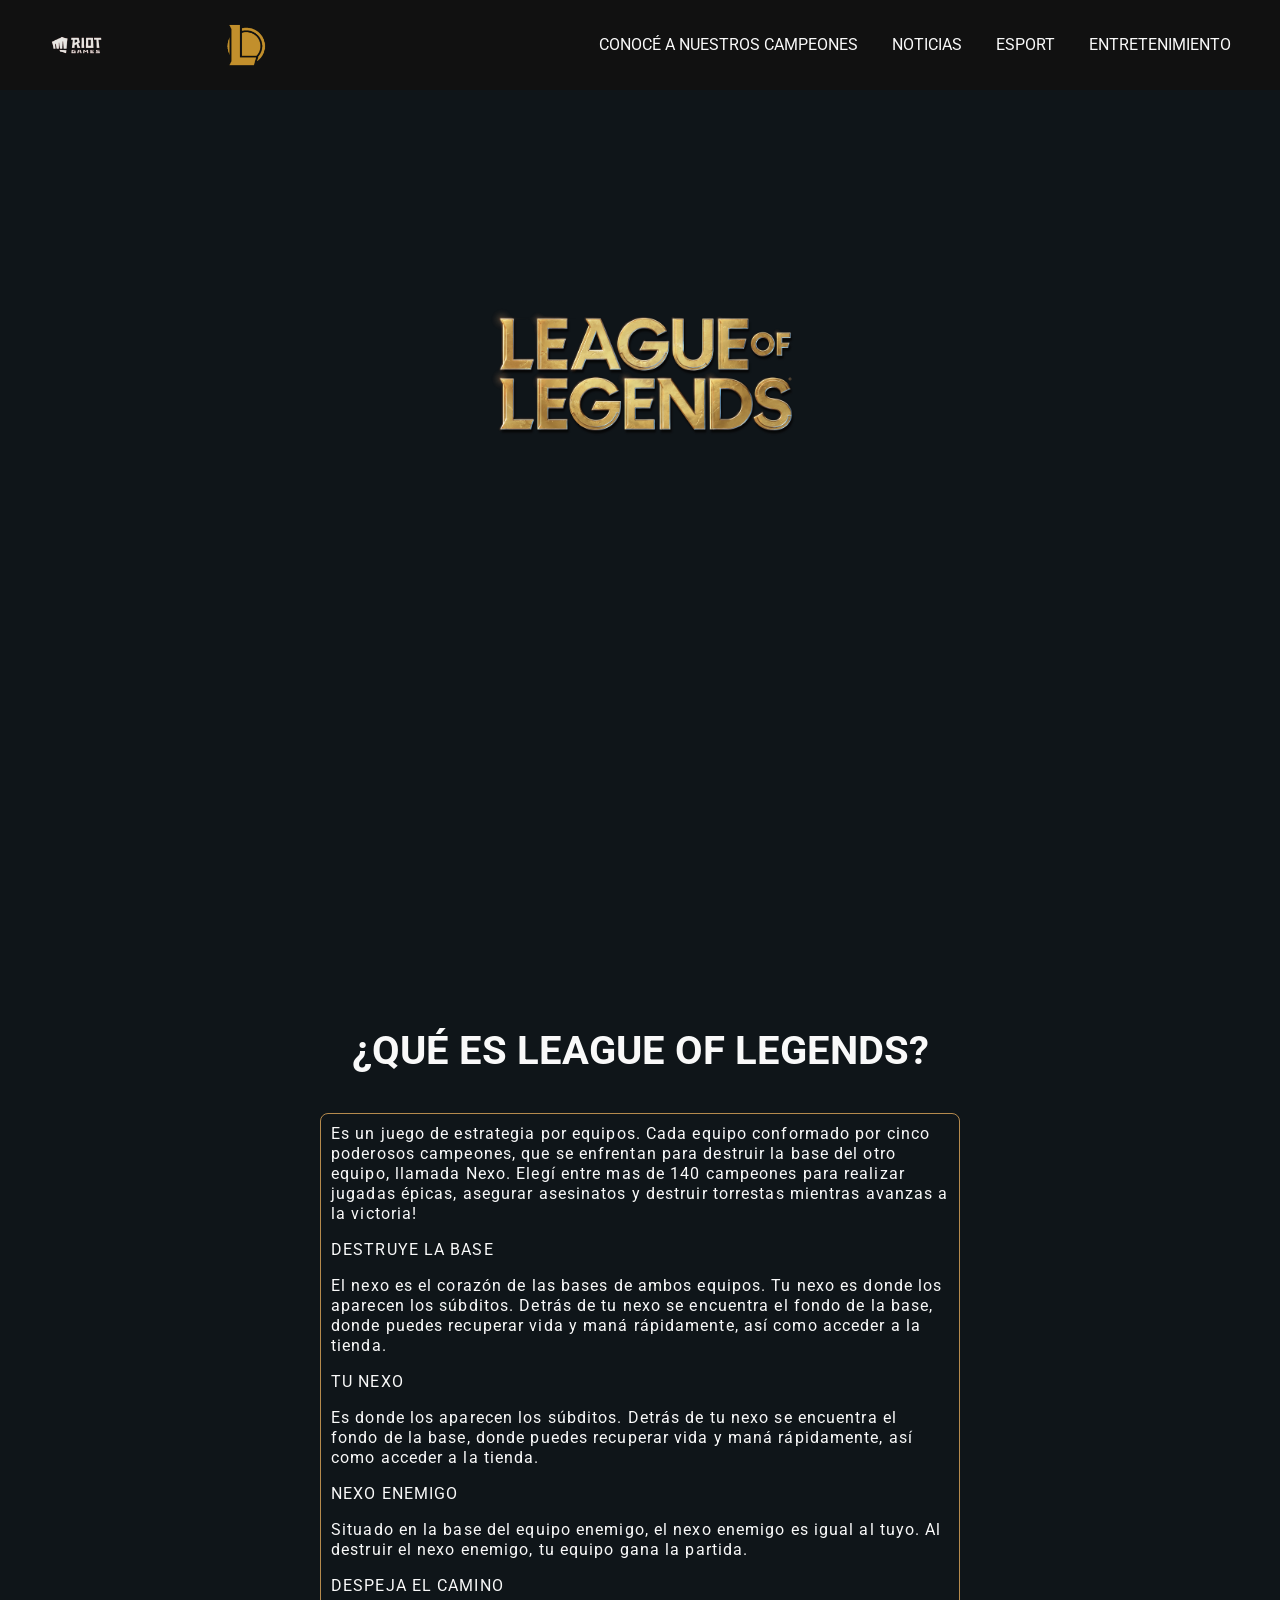
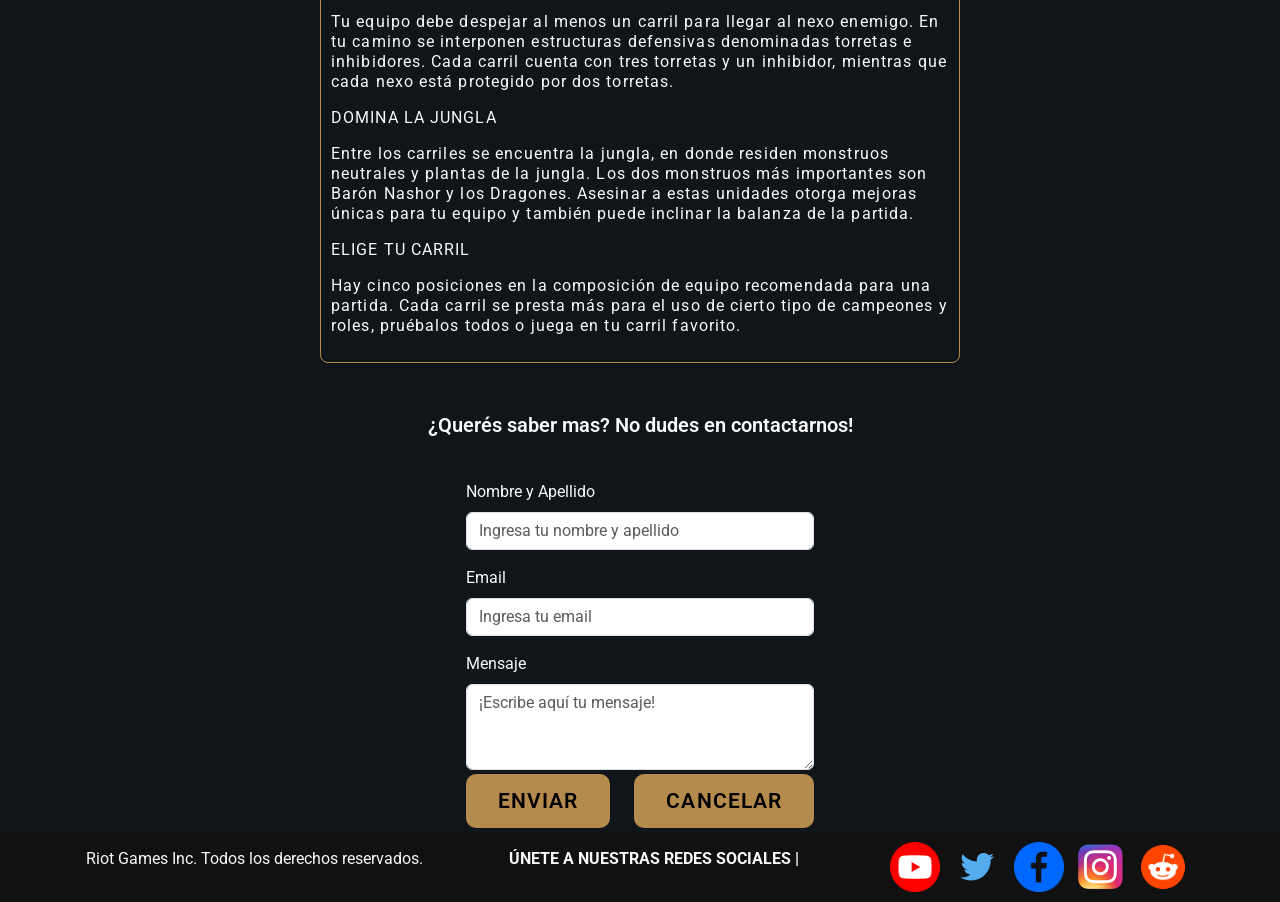
==== commit 5057f2ec: "100% responsive website. Creation of page 404, README" ====
--- a/index.html
+++ b/index.html
@@ -8,6 +8,7 @@
     <!-- Meta para SEO -->
     <meta name="description" content="League of Legends, es un videojuego multijugador de arena de batalla en línea desarrollado y publicado por Riot Games">
     <meta name="keywords" content="League of legends, videojuego, mundial, esport, arcane, riot games">
+    <meta name="author" content="Paula Rodriguez"/>
     <!-- CSS BS -->
     <link href="https://cdn.jsdelivr.net/npm/bootstrap@5.3.0-alpha1/dist/css/bootstrap.min.css" rel="stylesheet" integrity="sha384-GLhlTQ8iRABdZLl6O3oVMWSktQOp6b7In1Zl3/Jr59b6EGGoI1aFkw7cmDA6j6gD" crossorigin="anonymous">
     <link rel="icon" href="images/favicon.png" type="image/x-icon"/>
@@ -50,8 +51,10 @@
 
     <main class="main-container">
         <section class="container-img">
-            <img src="images/grieta.jpg" alt="Fondo Grieta" class="titulo-grieta">
             <img src="images/League-of-Legends-logo.png" alt="Logo League of Legends" class="titulo-logo">
+            <video class="video-index" autoplay loop muted>
+                <source src="video-index/video_leagueoflegends_index.webm" type="video/webm">
+            </video>
         </section>
         <section class="info-juego">
             <div class="titulo animate">
@@ -107,8 +110,8 @@
                     <textarea class="form-control" id="exampleFormControlTextarea1" rows="3" placeholder="¡Escribe aquí tu mensaje!"></textarea>
                   </div>
                 <div class="container-bottom">
-                    <input type="submit" value="Enviar" class="button button-submit">
-                    <input type="reset" value="Cancelar" class="button">
+                    <a href="pages/404.html" class="button button-submit">Enviar</a>
+                    <a href="pages/404.html" class="button">Cancelar</a>
                 </div>
             </form>
         </section>
--- a/css/style.css
+++ b/css/style.css
@@ -6,11 +6,35 @@
 }
 
 .img-general-logo, #botonera .container-logo .img-logo-l, #botonera .container-logo .img-logo-riot {
-  width: 200px;
   height: 100px;
 }
-
-.general-button, .main-container-entretenimiento .button-netflix, .blue-button, .button {
+@media (max-width: 1400px) {
+  .img-general-logo, #botonera .container-logo .img-logo-l, #botonera .container-logo .img-logo-riot {
+    height: 90px;
+  }
+}
+@media (max-width: 1200px) {
+  .img-general-logo, #botonera .container-logo .img-logo-l, #botonera .container-logo .img-logo-riot {
+    height: 85px;
+  }
+}
+@media (max-width: 992px) {
+  .img-general-logo, #botonera .container-logo .img-logo-l, #botonera .container-logo .img-logo-riot {
+    height: 75px;
+  }
+}
+@media (max-width: 768px) {
+  .img-general-logo, #botonera .container-logo .img-logo-l, #botonera .container-logo .img-logo-riot {
+    height: 65px;
+  }
+}
+@media (max-width: 576px) {
+  .img-general-logo, #botonera .container-logo .img-logo-l, #botonera .container-logo .img-logo-riot {
+    height: 55px;
+  }
+}
+
+.general-button, .main-container-entretenimiento .button-netflix, .error-404 .error-404-button .button-volver-index, .blue-button, .button {
   border: none;
   padding: 15px 32px;
   margin: 10px 0;
@@ -124,6 +148,11 @@
   text-transform: uppercase;
   width: 30;
 }
+@media (max-width: 1200px) {
+  #botonera .container-logo .img-logo-riot {
+    display: none;
+  }
+}
 #botonera .container-logo .img-logo-riot:hover {
   padding: 6px 8px;
 }
@@ -152,20 +181,41 @@
 .main-container .container-img {
   height: 100%;
 }
-.main-container .container-img .titulo-grieta {
-  position: relative;
-  height: 100vh;
-  width: 100vw;
-  max-width: 100%;
-  filter: brightness(70%);
-  background-repeat: no-repeat;
-}
 .main-container .container-img .titulo-logo {
   width: 25%;
-  height: 33%;
   position: absolute;
   top: 30%;
   left: 38%;
+}
+@media (max-width: 1200px) {
+  .main-container .container-img .titulo-logo {
+    display: none;
+  }
+}
+@media (max-width: 768px) {
+  .main-container .container-img .titulo-logo {
+    width: 30%;
+    position: absolute;
+    top: 55%;
+    left: 35%;
+  }
+}
+@media (max-width: 576px) {
+  .main-container .container-img .titulo-logo {
+    width: 30%;
+    position: absolute;
+    top: 58%;
+    left: 38%;
+  }
+}
+.main-container .container-img .video-index {
+  height: 100vh;
+  width: 100%;
+}
+@media (max-width: 1200px) {
+  .main-container .container-img .video-index {
+    height: auto;
+  }
 }
 .main-container .info-juego {
   display: flex;
@@ -203,6 +253,57 @@
   color: #f9f9f9;
 }
 
+.error-404 {
+  background-image: url("../images/error404/404.jpg");
+  background-position: center;
+  background-repeat: no-repeat;
+  background-size: cover;
+  height: 100vh;
+  display: flex;
+  flex-direction: column;
+  justify-content: flex-end;
+}
+.error-404 .error-404-button {
+  margin-bottom: 10%;
+  display: flex;
+  justify-content: center;
+  align-items: center;
+  flex-direction: column;
+}
+@media (max-width: 768px) {
+  .error-404 .error-404-button {
+    margin-bottom: 15%;
+  }
+}
+.error-404 .error-404-button .texto-404 {
+  border-radius: 15px;
+  padding: 10px 20px;
+  font-weight: 800;
+  font-size: 2em;
+  text-align: center;
+  color: #f9f9f9;
+  background-color: rgb(181, 138, 77);
+}
+@media (max-width: 992px) {
+  .error-404 .error-404-button .texto-404 {
+    font-size: 1.1em;
+  }
+}
+.error-404 .error-404-button .button-volver-index {
+  color: #fcfcfa;
+  background-color: #3a9cc9;
+  text-align: center;
+}
+@media (max-width: 992px) {
+  .error-404 .error-404-button .button-volver-index {
+    font-size: 1.1em;
+  }
+}
+.error-404 .error-404-button .button-volver-index:hover {
+  background-color: #2a7080;
+  transform: scale(1.05);
+}
+
 #container-footer {
   display: flex;
   flex-direction: column;
@@ -217,6 +318,11 @@
 }
 #container-footer .footer-text .text-footer-riot {
   flex-direction: column;
+}
+@media (max-width: 576px) {
+  #container-footer .footer-text .text-footer-riot {
+    text-align: center;
+  }
 }
 #container-footer .text-footer-redes-sociales {
   text-transform: uppercase;
@@ -325,19 +431,50 @@
   position: relative;
   filter: brightness(70%);
 }
+@media (max-width: 768px) {
+  .main-esports .imagen-principal {
+    height: auto;
+  }
+}
 .main-esports .ver-temporada {
   position: absolute;
   top: 45%;
   left: 10%;
 }
+@media (max-width: 768px) {
+  .main-esports .ver-temporada {
+    top: 19%;
+    left: 4%;
+    font-weight: bold;
+    font-size: 1.5em;
+  }
+}
+@media (max-width: 576px) {
+  .main-esports .ver-temporada {
+    top: 12%;
+    left: 10%;
+    font-weight: bold;
+    font-size: 1em;
+  }
+}
 .main-esports .ver-temporada .titulo-esports {
   color: #D1CFCC !important;
   font-size: 60px;
   text-transform: uppercase;
   font-weight: bold;
 }
+@media (max-width: 768px) {
+  .main-esports .ver-temporada .titulo-esports {
+    font-size: 1.5em;
+  }
+}
 .main-esports .ver-temporada .titulo-esports.parrafo-temporada {
   margin-bottom: 15px;
+}
+@media (max-width: 768px) {
+  .main-esports .ver-temporada .titulo-esports.parrafo-temporada {
+    font-size: 1.5em;
+  }
 }
 .main-esports .container-articulos-esports {
   display: flex;
@@ -356,6 +493,11 @@
 .main-esports .container-articulos-esports .container-esports .imagen-esports {
   height: 60%;
   border-radius: 30px;
+}
+@media (max-width: 768px) {
+  .main-esports .container-articulos-esports .container-esports .imagen-esports {
+    max-height: 50%;
+  }
 }
 .main-esports .container-articulos-esports .container-esports .parrafo-esport {
   color: #fcfcfa;
@@ -422,6 +564,11 @@
 }
 .container-champions .titulo .text-campeon {
   font-size: 80px;
+}
+@media (max-width: 576px) {
+  .container-champions .titulo .text-campeon {
+    font-size: 65px;
+  }
 }
 .container-champions .descripcion-champ {
   color: #f9f9f9;
@@ -489,6 +636,11 @@
   max-width: 100%;
   position: relative;
   filter: brightness(70%);
+}
+@media (max-width: 1200px) {
+  .main-container-entretenimiento .img-arcane {
+    height: auto;
+  }
 }
 .main-container-entretenimiento .titulo-riot {
   color: rgb(237, 224, 206);
@@ -501,25 +653,11 @@
   bottom: 12%;
   left: 5%;
 }
-@media (max-width: 1400px) {
+@media (max-width: 1200px) {
   .main-container-entretenimiento .titulo-riot {
     top: 30%;
     left: 40%;
-  }
-}
-@media (max-width: 992px) {
-  .main-container-entretenimiento .titulo-riot {
-    left: 35%;
-  }
-}
-@media (max-width: 768px) {
-  .main-container-entretenimiento .titulo-riot {
-    left: 30%;
-  }
-}
-@media (max-width: 576px) {
-  .main-container-entretenimiento .titulo-riot {
-    left: 25%;
+    display: none;
   }
 }
 .main-container-entretenimiento .trailer-button {
@@ -527,25 +665,11 @@
   right: 5%;
   bottom: 12%;
 }
-@media (max-width: 1400px) {
+@media (max-width: 1200px) {
   .main-container-entretenimiento .trailer-button {
     right: 42%;
     bottom: 48%;
-  }
-}
-@media (max-width: 992px) {
-  .main-container-entretenimiento .trailer-button {
-    right: 38%;
-  }
-}
-@media (max-width: 768px) {
-  .main-container-entretenimiento .trailer-button {
-    right: 30%;
-  }
-}
-@media (max-width: 576px) {
-  .main-container-entretenimiento .trailer-button {
-    right: 25%;
+    display: none;
   }
 }
 .main-container-entretenimiento .button-netflix {
@@ -555,30 +679,12 @@
   color: rgb(237, 224, 206);
   background-color: #383838;
 }
-@media (max-width: 1400px) {
+@media (max-width: 1200px) {
   .main-container-entretenimiento .button-netflix {
     right: 34%;
     bottom: 34%;
-  }
-}
-@media (max-width: 992px) {
-  .main-container-entretenimiento .button-netflix {
-    right: 28%;
-  }
-}
-@media (max-width: 768px) {
-  .main-container-entretenimiento .button-netflix {
-    right: 20%;
-  }
-}
-@media (max-width: 576px) {
-  .main-container-entretenimiento .button-netflix {
-    right: 10%;
-  }
-}
-.main-container-entretenimiento .button-netflix:hover {
-  cursor: pointer;
-  transform: scale(1.05);
+    display: none;
+  }
 }
 .main-container-entretenimiento .button-netflix .span-netflix {
   color: rgb(229, 9, 20);
